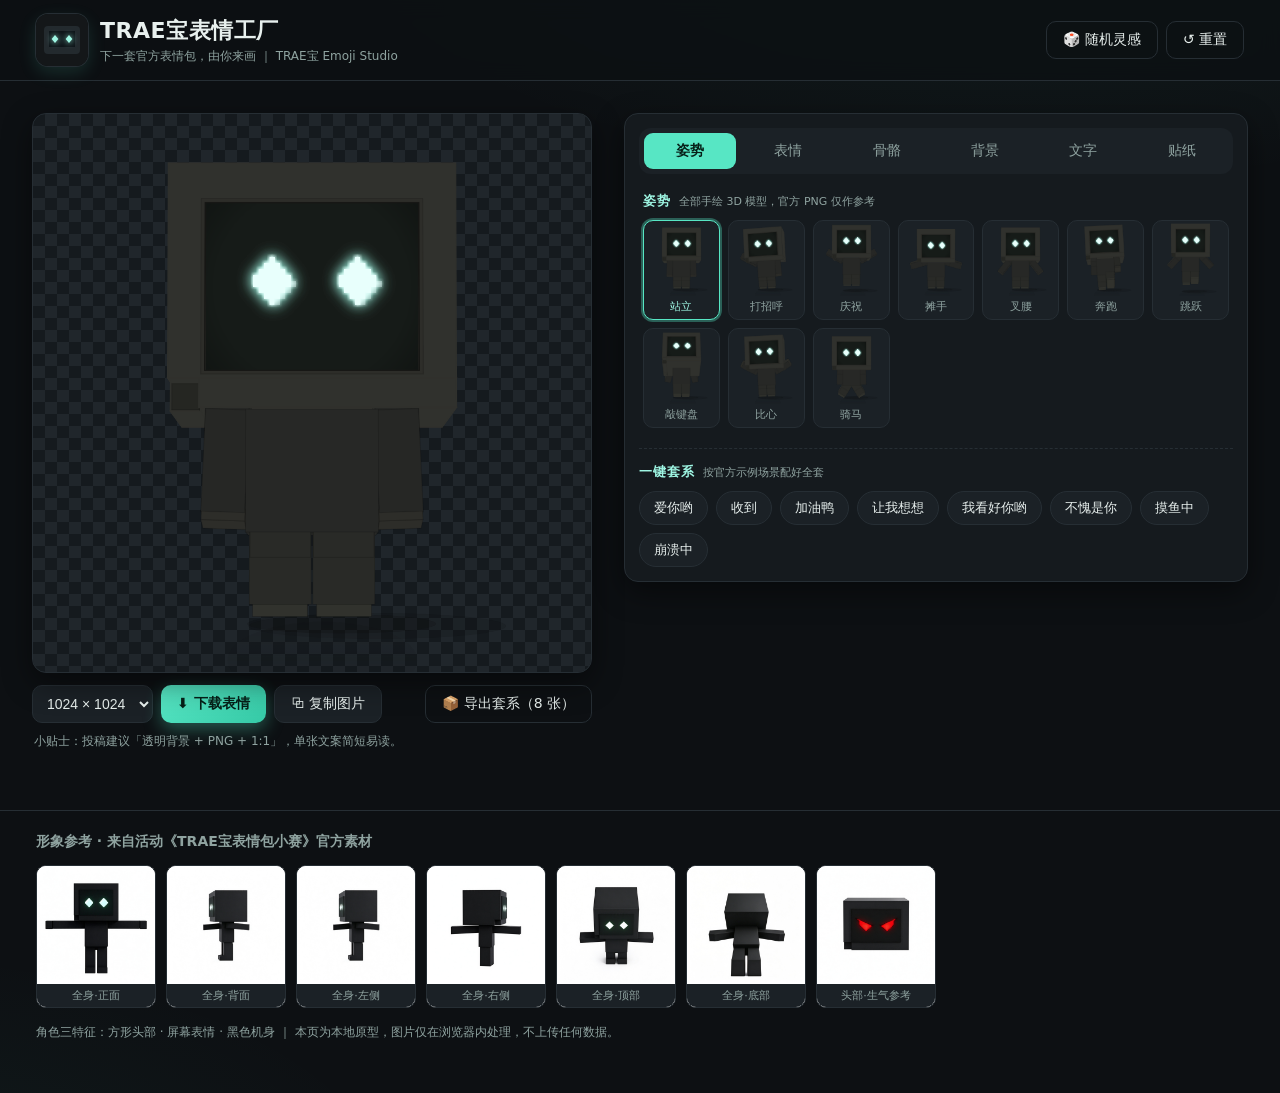
==== 04-表情生成器-emoji-generator/index.html @ e0ef677c "feat: TRAE宝表情工厂 v1.0.0 完整发布 - 3D 手绘角色引擎：长方体头部 + 角部缺角、凸出式屏幕、透视表情贴图、光照拟合 - 10 款程序化姿势 + 13 关节滑杆 + 画布拖拽转" ====
<!DOCTYPE html>
<html lang="zh-CN">
<head>
<meta charset="UTF-8">
<meta name="viewport" content="width=device-width, initial-scale=1.0, viewport-fit=cover">
<title>TRAE宝表情工厂 · 下一套官方表情包，由你来画</title>
<meta name="description" content="基于 TRAE宝 官方形象的定制表情生成器：调表情、换动作、配背景、加文字，一键导出 1:1 表情图。">
<link rel="icon" href="data:image/svg+xml,%3Csvg xmlns='http://www.w3.org/2000/svg' viewBox='0 0 32 32'%3E%3Crect width='32' height='32' rx='6' fill='%23141719'/%3E%3Crect x='6' y='8' width='20' height='14' rx='2' fill='%23232a2e'/%3E%3Crect x='9' y='11' width='14' height='8' fill='%230e1418'/%3E%3Cpath d='M12 13l3 3-3 3-3-3z' fill='%239ff7e4'/%3E%3Cpath d='M20 13l3 3-3 3-3-3z' fill='%239ff7e4'/%3E%3C/svg%3E">
<link rel="stylesheet" href="css/style.css">
</head>
<body>
<header class="site-header">
  <div class="brand">
    <canvas id="logoCanvas" width="52" height="52" aria-hidden="true"></canvas>
    <div class="brand-text">
      <h1>TRAE宝表情工厂</h1>
      <p>下一套官方表情包，由你来画 ｜ TRAE宝 Emoji Studio</p>
    </div>
  </div>
  <nav class="header-actions">
    <button id="btnRandom" class="btn ghost" type="button">🎲 随机灵感</button>
    <button id="btnReset" class="btn ghost" type="button">↺ 重置</button>
  </nav>
</header>

<main class="studio">
  <!-- 左：预览区 -->
  <section class="preview-panel" aria-label="预览">
    <div class="canvas-holder">
      <canvas id="stage" width="1024" height="1024"></canvas>
      <div id="bgChecker" class="checker" aria-hidden="true"></div>
    </div>
    <div class="preview-toolbar">
      <div class="export-group">
        <select id="exportSize" aria-label="导出尺寸">
          <option value="1024" selected>1024 × 1024</option>
          <option value="720">720 × 720</option>
          <option value="480">480 × 480</option>
        </select>
        <button id="btnDownload" class="btn primary" type="button">⬇ 下载表情</button>
        <button id="btnCopy" class="btn" type="button">⧉ 复制图片</button>
      </div>
      <button id="btnBatch" class="btn ghost" type="button">📦 导出套系（8 张）</button>
    </div>
    <p class="preview-hint">小贴士：投稿建议「透明背景 + PNG + 1:1」，单张文案简短易读。</p>
  </section>

  <!-- 右：控制区 -->
  <section class="controls-panel" aria-label="定制选项">
    <div class="tabs" role="tablist">
      <button class="tab active" data-tab="pose" role="tab" type="button">姿势</button>
      <button class="tab" data-tab="face" role="tab" type="button">表情</button>
      <button class="tab" data-tab="rig" role="tab" type="button">骨骼</button>
      <button class="tab" data-tab="bg" role="tab" type="button">背景</button>
      <button class="tab" data-tab="text" role="tab" type="button">文字</button>
      <button class="tab" data-tab="sticker" role="tab" type="button">贴纸</button>
    </div>

    <div class="tab-body" id="tab-pose">
      <h3 class="group-title">姿势 <small>全部手绘 3D 模型，官方 PNG 仅作参考</small></h3>
      <div class="option-grid" id="poseProc"></div>
    </div>

    <div class="tab-body hidden" id="tab-face">
      <h3 class="group-title">屏幕表情 <small>24 款内置像素表情，也可以自己画</small></h3>
      <div class="option-grid" id="faceGrid"></div>
    </div>

    <div class="tab-body hidden" id="tab-rig">
      <h3 class="group-title">骨骼摆动 <small>实时驱动 3D 手绘模型（官方渲染姿势不适用）</small></h3>
      <p class="rig-tip">💡 也可以直接在预览画布上<b>按住拖动</b>来转动身体；滑杆微调每个关节。</p>
      <div class="rig-grid" id="rigSliders"></div>
      <button id="btnRigZero" class="btn ghost rig-zero" type="button">↺ 关节归零</button>
    </div>

    <div class="tab-body hidden" id="tab-bg">
      <h3 class="group-title">背景样式 <small>透明底可直接当表情包</small></h3>
      <div class="option-grid" id="bgGrid"></div>
    </div>

    <div class="tab-body hidden" id="tab-text">
      <h3 class="group-title">文案</h3>
      <div class="field">
        <input id="textInput" type="text" maxlength="12" placeholder="输入文案，如：收到！" autocomplete="off">
      </div>
      <div class="chips" id="textPresets"></div>
      <h3 class="group-title">位置</h3>
      <div class="segment" id="textPos">
        <button data-v="none" type="button">无</button>
        <button data-v="top" type="button">上方</button>
        <button data-v="bottom" class="active" type="button">下方</button>
      </div>
      <h3 class="group-title">样式</h3>
      <div class="segment" id="textStyle">
        <button data-v="meme" class="active" type="button">白字黑边</button>
        <button data-v="neon" type="button">荧光发光</button>
        <button data-v="bubble" type="button">气泡框</button>
      </div>
      <h3 class="group-title">颜色</h3>
      <div class="swatches" id="textColor">
        <button data-v="#ffffff" class="active" type="button" style="--c:#ffffff" aria-label="白"></button>
        <button data-v="#1a1d20" type="button" style="--c:#1a1d20" aria-label="黑"></button>
        <button data-v="#7fffe0" type="button" style="--c:#7fffe0" aria-label="青"></button>
        <button data-v="#ffd75e" type="button" style="--c:#ffd75e" aria-label="黄"></button>
        <button data-v="#ff9bd3" type="button" style="--c:#ff9bd3" aria-label="粉"></button>
      </div>
      <h3 class="group-title">大小</h3>
      <input id="textSize" type="range" min="0.7" max="1.35" step="0.05" value="1">
    </div>

    <div class="tab-body hidden" id="tab-sticker">
      <h3 class="group-title">氛围贴纸 <small>可与表情自带特效叠加</small></h3>
      <div class="option-grid" id="stickerGrid"></div>
    </div>

    <h3 class="group-title preset-title">一键套系 <small>按官方示例场景配好全套</small></h3>
    <div class="chips" id="presetChips"></div>
  </section>
</main>

<footer class="site-footer">
  <h3>形象参考 · 来自活动《TRAE宝表情包小赛》官方素材</h3>
  <div class="gallery" id="gallery"></div>
  <p class="foot-note">角色三特征：方形头部 · 屏幕表情 · 黑色机身 ｜ 本页为本地原型，图片仅在浏览器内处理，不上传任何数据。</p>
</footer>

<div id="faceEditor" class="modal hidden" role="dialog" aria-modal="true" aria-labelledby="feTitle">
  <div class="modal-card">
    <header class="modal-head">
      <h2 id="feTitle">画一个新表情</h2>
      <button id="feClose" class="btn ghost modal-close" type="button" aria-label="关闭">✕</button>
    </header>
    <div class="editor-grid">
      <div class="editor-main">
        <canvas id="feCanvas" width="560" height="392" aria-label="40 × 28 像素画板"></canvas>
        <div class="fe-bar" id="feTools">
          <button type="button" class="fe-tool active" data-tool="pen">✏️ 画笔</button>
          <button type="button" class="fe-tool" data-tool="eraser">◻ 橡皮</button>
          <button type="button" class="fe-tool" data-tool="fill">🪣 填充</button>
          <span class="fe-sizes" id="feSize">
            <button type="button" class="fe-size active" data-s="1">1px</button>
            <button type="button" class="fe-size" data-s="2">2px</button>
            <button type="button" class="fe-size" data-s="3">3px</button>
          </span>
          <label class="fe-check"><input type="checkbox" id="feMirror"> 左右对称</label>
        </div>
        <div class="fe-bar">
          <div class="fe-colors" id="feColors"></div>
        </div>
        <div class="fe-bar">
          <button id="feUndo" class="btn ghost" type="button">↶ 撤销</button>
          <button id="feClear" class="btn ghost" type="button">清空</button>
          <button id="feTpl" class="btn ghost" type="button">套用「平常心」底稿</button>
        </div>
      </div>
      <aside class="editor-side">
        <canvas id="fePreview" width="240" height="150" aria-label="表情实时预览"></canvas>
        <label class="fe-field">名称
          <input id="feName" maxlength="8" placeholder="我的表情" autocomplete="off">
        </label>
        <label class="fe-field">发光色
          <select id="feGlow"></select>
        </label>
        <button id="feSave" class="btn primary" type="button">保存并使用</button>
        <button id="feDelete" class="btn ghost hidden" type="button">删除这个表情</button>
        <p class="fe-tip">画板 40 × 28 就是屏幕的真实像素；保存后存在本机浏览器，刷新/重开页面都还在。</p>
      </aside>
    </div>
  </div>
</div>

<div id="toast" class="toast" role="status"></div>

<script src="js/assets.js?v=12"></script>
<script src="js/app.js?v=12"></script>
</body>
</html>
---- 04-表情生成器-emoji-generator/css/style.css ----
/* TRAE宝表情工厂 — 视觉风格对齐活动素材：黑机身 + 屏幕脸 + 荧光青 */
:root {
  --bg: #0d1013;
  --panel: #151a1e;
  --panel-2: #1b2126;
  --line: #262e34;
  --text: #e8f0ee;
  --muted: #8fa3a0;
  --accent: #57e6c4;
  --accent-2: #9ff7e4;
  --accent-dim: #1f4a3f;
  --danger: #ff5a4e;
  --radius: 14px;
  --shadow: 0 10px 30px rgba(0, 0, 0, .45);
}
* { box-sizing: border-box; }
html, body { margin: 0; padding: 0; }
body {
  background:
    radial-gradient(1200px 500px at 80% -10%, rgba(87, 230, 196, .07), transparent 60%),
    radial-gradient(900px 420px at -10% 110%, rgba(87, 230, 196, .05), transparent 60%),
    var(--bg);
  color: var(--text);
  font-family: "PingFang SC", "Microsoft YaHei", "Segoe UI", system-ui, sans-serif;
  min-height: 100vh;
}
button { font-family: inherit; }

/* ---------- 头部 ---------- */
.site-header {
  display: flex; align-items: center; justify-content: space-between;
  gap: 12px; padding: 14px clamp(14px, 3vw, 36px);
  border-bottom: 1px solid var(--line);
  position: sticky; top: 0; z-index: 50;
  background: rgba(13, 16, 19, .82); backdrop-filter: blur(10px);
}
.brand { display: flex; align-items: center; gap: 12px; min-width: 0; }
.brand canvas { border-radius: 12px; box-shadow: 0 0 0 1px var(--line), 0 6px 18px rgba(87,230,196,.15); }
.brand-text h1 { margin: 0; font-size: clamp(17px, 2.4vw, 22px); letter-spacing: .5px; }
.brand-text p { margin: 2px 0 0; font-size: 12px; color: var(--muted); }
.header-actions { display: flex; gap: 8px; flex-shrink: 0; }

/* ---------- 按钮 ---------- */
.btn {
  background: var(--panel-2); color: var(--text);
  border: 1px solid var(--line); border-radius: 10px;
  padding: 9px 16px; font-size: 14px; cursor: pointer;
  transition: all .15s ease;
}
.btn:hover { border-color: var(--accent); color: var(--accent-2); }
.btn.primary {
  background: linear-gradient(135deg, var(--accent), #35c9a6);
  color: #062018; font-weight: 700; border: none;
  box-shadow: 0 6px 18px rgba(87, 230, 196, .35);
}
.btn.primary:hover { filter: brightness(1.08); color: #062018; }
.btn.ghost { background: transparent; }

/* ---------- 主布局 ---------- */
.studio {
  display: grid; grid-template-columns: minmax(340px, 560px) minmax(380px, 1fr);
  gap: clamp(14px, 2.5vw, 32px);
  padding: clamp(14px, 2.5vw, 32px);
  max-width: 1440px; margin: 0 auto;
  align-items: start;
}
.preview-panel { position: sticky; top: 86px; }
.canvas-holder {
  position: relative; width: 100%; aspect-ratio: 1;
  border-radius: var(--radius); overflow: hidden;
  border: 1px solid var(--line); background: var(--panel);
  box-shadow: var(--shadow);
}
.checker {
  position: absolute; inset: 0; z-index: 0;
  background-image:
    linear-gradient(45deg, #20262b 25%, transparent 25%, transparent 75%, #20262b 75%),
    linear-gradient(45deg, #20262b 25%, transparent 25%, transparent 75%, #20262b 75%);
  background-size: 24px 24px; background-position: 0 0, 12px 12px;
  opacity: 0; transition: opacity .2s;
}
.checker.show { opacity: 1; }
#stage { position: relative; z-index: 1; width: 100%; height: 100%; display: block; touch-action: none; cursor: grab; }
#stage:active { cursor: grabbing; }

.preview-toolbar { display: flex; flex-wrap: wrap; gap: 8px; margin-top: 12px; align-items: center; }
.export-group { display: flex; gap: 8px; flex-wrap: wrap; flex: 1; }
.export-group select {
  background: var(--panel-2); color: var(--text);
  border: 1px solid var(--line); border-radius: 10px; padding: 9px 10px; font-size: 14px;
}
.preview-hint { color: var(--muted); font-size: 12px; margin: 10px 2px 0; }

/* ---------- 控制面板 ---------- */
.controls-panel {
  background: var(--panel); border: 1px solid var(--line);
  border-radius: var(--radius); padding: 14px;
  box-shadow: var(--shadow); min-width: 0;
}
.tabs { display: flex; gap: 6px; background: var(--panel-2); padding: 5px; border-radius: 12px; }
.tab {
  flex: 1; border: none; background: transparent; color: var(--muted);
  padding: 9px 4px; font-size: 14px; border-radius: 9px; cursor: pointer; transition: all .15s;
}
.tab:hover { color: var(--text); }
.tab.active { background: var(--accent); color: #062018; font-weight: 700; }
.tab-body { padding: 14px 4px 4px; }
.tab-body.hidden { display: none; }

.group-title {
  margin: 16px 0 10px; font-size: 13px; color: var(--accent-2);
  letter-spacing: 1px; display: flex; align-items: baseline; gap: 8px;
}
.group-title:first-child { margin-top: 4px; }
.group-title small { color: var(--muted); font-size: 11px; font-weight: 400; letter-spacing: 0; }
.preset-title { border-top: 1px dashed var(--line); padding-top: 14px; }

.option-grid {
  display: grid; grid-template-columns: repeat(auto-fill, minmax(76px, 1fr)); gap: 8px;
}
.opt {
  position: relative; border: 1px solid var(--line); border-radius: 10px;
  background: var(--panel-2); cursor: pointer; padding: 0; overflow: hidden;
  transition: all .12s ease; display: flex; flex-direction: column; align-items: center;
}
.opt:hover { border-color: var(--accent); transform: translateY(-1px); }
.opt.active { border-color: var(--accent); box-shadow: 0 0 0 2px rgba(87, 230, 196, .35); }
.opt canvas, .opt img { width: 100%; aspect-ratio: 1; display: block; }
.opt .opt-label {
  font-size: 11px; color: var(--muted); padding: 4px 2px 6px; line-height: 1.2;
  text-align: center; width: 100%;
  white-space: nowrap; overflow: hidden; text-overflow: ellipsis;
}
.opt.active .opt-label { color: var(--accent-2); }

/* 文字 / 通用控件 */
.field input {
  width: 100%; background: var(--panel-2); border: 1px solid var(--line);
  color: var(--text); border-radius: 10px; padding: 11px 12px; font-size: 15px; outline: none;
}
.field input:focus { border-color: var(--accent); }
.chips { display: flex; flex-wrap: wrap; gap: 8px; }
.chip {
  background: var(--panel-2); border: 1px solid var(--line); color: var(--text);
  border-radius: 999px; padding: 7px 14px; font-size: 13px; cursor: pointer; transition: all .12s;
}
.chip:hover { border-color: var(--accent); color: var(--accent-2); }
.segment { display: flex; gap: 6px; background: var(--panel-2); padding: 4px; border-radius: 10px; width: fit-content; max-width: 100%; flex-wrap: wrap; }
.segment button {
  border: none; background: transparent; color: var(--muted);
  padding: 7px 14px; font-size: 13px; border-radius: 7px; cursor: pointer;
}
.segment button.active { background: var(--accent); color: #062018; font-weight: 700; }
.swatches { display: flex; gap: 10px; }
.swatches button {
  width: 34px; height: 34px; border-radius: 50%; cursor: pointer;
  background: var(--c); border: 2px solid var(--line); transition: all .12s;
}
.swatches button.active { border-color: var(--accent); box-shadow: 0 0 0 3px rgba(87, 230, 196, .35); }
input[type="range"] { width: 100%; accent-color: var(--accent); }

/* 骨骼滑杆 */
.rig-tip { color: var(--muted); font-size: 12.5px; margin: 4px 0 12px; line-height: 1.6; }
.rig-tip b { color: var(--accent-2); }
.rig-grid { display: grid; grid-template-columns: 1fr 1fr; gap: 10px 18px; }
.rig-item label {
  display: flex; justify-content: space-between;
  font-size: 12px; color: var(--muted); margin-bottom: 3px;
}
.rig-item label b { color: var(--accent-2); font-weight: 600; font-variant-numeric: tabular-nums; }
.rig-zero { margin-top: 14px; }
@media (max-width: 560px) { .rig-grid { grid-template-columns: 1fr; } }

/* ---------- 底部 ---------- */
.site-footer {
  border-top: 1px solid var(--line); margin-top: 28px;
  padding: 22px clamp(14px, 3vw, 36px) 40px;
}
.site-footer h3 { margin: 0 0 14px; font-size: 14px; color: var(--muted); font-weight: 600; }
.gallery { display: flex; gap: 10px; flex-wrap: wrap; }
.gallery .g {
  width: clamp(84px, 10vw, 120px); border-radius: 10px; overflow: hidden;
  border: 1px solid var(--line); background: #fff;
}
.gallery img { width: 100%; display: block; }
.gallery .g figcaption {
  font-size: 11px; color: var(--muted); text-align: center; padding: 4px; background: var(--panel-2);
}
.foot-note { color: var(--muted); font-size: 12px; margin-top: 16px; }

/* ---------- 自定义表情：图标上的编辑角标 / 「自己画」入口 ---------- */
.hidden { display: none !important; }
.opt-custom .opt-edit {
  position: absolute; top: 3px; right: 3px; width: 20px; height: 20px;
  display: flex; align-items: center; justify-content: center;
  border-radius: 6px; background: rgba(6, 20, 16, .82); color: var(--accent-2);
  font-size: 12px; line-height: 1; opacity: 0; transition: opacity .12s;
  box-shadow: 0 0 0 1px rgba(87, 230, 196, .35);
}
.opt-custom:hover .opt-edit, .opt-custom.active .opt-edit { opacity: 1; }
@media (hover: none) { .opt-custom .opt-edit { opacity: .85; } }
.opt-add { border-style: dashed; }
.opt-add:hover { background: rgba(87, 230, 196, .07); }

/* ---------- 像素表情画板（模态） ---------- */
.modal {
  position: fixed; inset: 0; z-index: 200;
  display: flex; align-items: center; justify-content: center;
  padding: clamp(10px, 2.4vw, 28px);
  background: rgba(4, 8, 10, .72); backdrop-filter: blur(6px);
}
.modal-card {
  width: min(1020px, 100%); max-height: 92vh; overflow: auto;
  background: var(--panel); border: 1px solid var(--line);
  border-radius: var(--radius); box-shadow: var(--shadow);
}
.modal-head {
  display: flex; align-items: center; justify-content: space-between; gap: 12px;
  padding: 14px 16px; border-bottom: 1px solid var(--line);
  position: sticky; top: 0; background: var(--panel); z-index: 1;
}
.modal-head h2 { margin: 0; font-size: 16px; letter-spacing: .5px; }
.modal-close { padding: 6px 11px; }

.editor-grid {
  display: grid; grid-template-columns: minmax(320px, 1fr) 268px;
  gap: 16px; padding: 16px;
}
.editor-main { min-width: 0; }
#feCanvas {
  width: 100%; height: auto; display: block;
  border-radius: 10px; border: 1px solid var(--line);
  image-rendering: pixelated; cursor: crosshair; touch-action: none;
  background: #0a1114;
}
.fe-bar { display: flex; flex-wrap: wrap; align-items: center; gap: 8px; margin-top: 10px; }
.fe-bar .btn { padding: 7px 12px; font-size: 13px; }
.fe-tool, .fe-size {
  background: var(--panel-2); color: var(--muted); border: 1px solid var(--line);
  border-radius: 9px; padding: 7px 11px; font-size: 13px; cursor: pointer; transition: all .12s;
}
.fe-tool:hover, .fe-size:hover { border-color: var(--accent); color: var(--accent-2); }
.fe-tool.active, .fe-size.active { background: var(--accent); color: #062018; border-color: var(--accent); font-weight: 700; }
.fe-sizes { display: flex; gap: 6px; }
.fe-sizes .fe-size { padding: 6px 9px; font-size: 12px; }
.fe-check { display: flex; align-items: center; gap: 6px; font-size: 13px; color: var(--muted); cursor: pointer; }
.fe-check input { accent-color: var(--accent); }
.fe-colors { display: flex; flex-wrap: wrap; gap: 8px; }
.fe-sw {
  width: 30px; height: 30px; border-radius: 50%; cursor: pointer;
  background: var(--c); border: 2px solid var(--line); transition: all .12s; padding: 0;
}
.fe-sw:hover { transform: translateY(-1px); }
.fe-sw.active { border-color: var(--accent); box-shadow: 0 0 0 3px rgba(87, 230, 196, .35); }

.editor-side { display: flex; flex-direction: column; gap: 10px; min-width: 0; }
#fePreview {
  width: 100%; height: auto; display: block;
  border-radius: 10px; border: 1px solid var(--line); background: #0c1417;
}
.fe-field { display: flex; flex-direction: column; gap: 5px; font-size: 12px; color: var(--muted); }
.fe-field input, .fe-field select {
  width: 100%; background: var(--panel-2); border: 1px solid var(--line);
  color: var(--text); border-radius: 9px; padding: 9px 11px; font-size: 14px; outline: none;
}
.fe-field input:focus, .fe-field select:focus { border-color: var(--accent); }
.fe-tip { color: var(--muted); font-size: 11.5px; line-height: 1.6; margin: 2px 0 0; }

@media (max-width: 860px) {
  .editor-grid { grid-template-columns: 1fr; }
  .editor-side { flex-direction: row; flex-wrap: wrap; align-items: flex-end; }
  .editor-side #fePreview { width: 150px; }
  .editor-side .fe-field { flex: 1; min-width: 110px; }
  .editor-side .btn { flex: 1; }
  .fe-tip { flex-basis: 100%; }
}

/* ---------- Toast ---------- */
.toast {
  position: fixed; left: 50%; bottom: 30px; transform: translateX(-50%) translateY(20px);
  background: #0c2b23; color: var(--accent-2); border: 1px solid var(--accent);
  padding: 10px 20px; border-radius: 999px; font-size: 14px;
  opacity: 0; pointer-events: none; transition: all .25s; z-index: 99;
  box-shadow: 0 8px 30px rgba(0, 0, 0, .5);
}
.toast.show { opacity: 1; transform: translateX(-50%) translateY(0); }

/* ---------- 响应式 ---------- */
@media (max-width: 920px) {
  .studio { grid-template-columns: 1fr; }
  .preview-panel { position: sticky; top: 64px; z-index: 40; background: rgba(13,16,19,.9); backdrop-filter: blur(8px); margin: 0 -6px; padding: 6px; border-radius: var(--radius); }
  .canvas-holder { box-shadow: 0 6px 18px rgba(0,0,0,.5); }
  .preview-hint { display: none; }
  .preview-toolbar { margin-top: 6px; }
  .btn { padding: 8px 12px; font-size: 13px; }
  .brand-text p { display: none; }
  .option-grid { grid-template-columns: repeat(auto-fill, minmax(66px, 1fr)); }
}
@media (max-width: 520px) {
  .site-header { padding: 10px 12px; }
  .brand-text h1 { font-size: 16px; white-space: nowrap; }
  .header-actions .btn { padding: 7px 9px; font-size: 12px; }
  .export-group select { display: none; }
  .preview-toolbar { gap: 6px; }
  .preview-toolbar .btn { flex: 1; padding: 8px 8px; font-size: 12.5px; white-space: nowrap; }
}
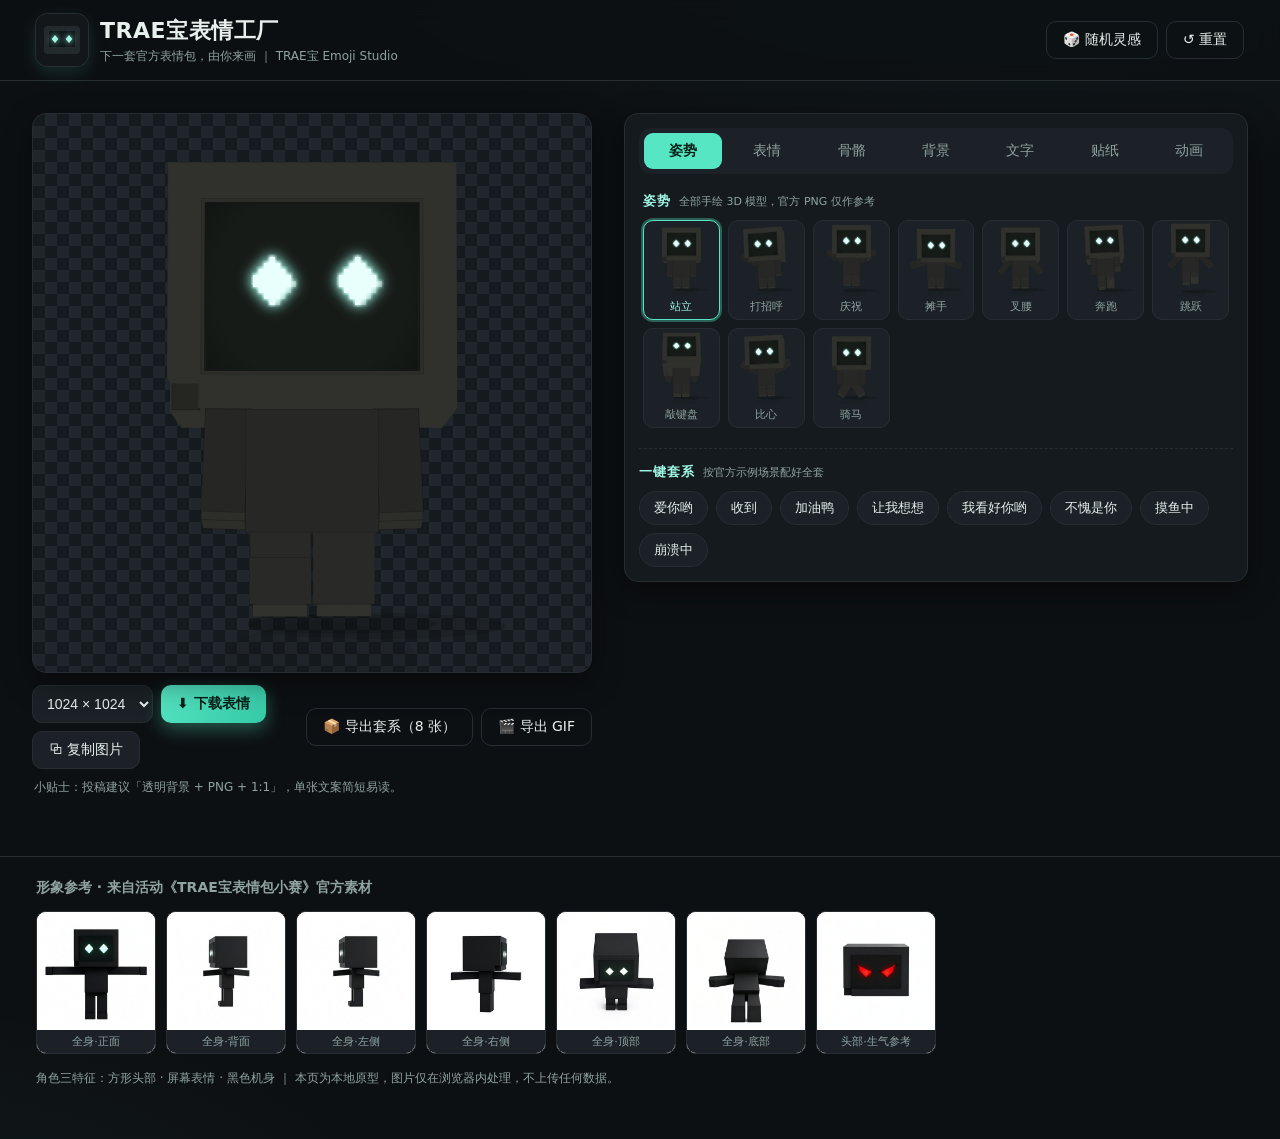
==== commit 6e6bd4d4: "feat: v1.4.0 循环动画 + GIF 动图导出（自研零依赖编码器） - 新增「动画」页：呼吸起伏、左右摇摆（绕身体中轴原地转身，中心点不动）、   四肢走路式交叉摆动（左臂↔右腿同相）、眨眼" ====
--- a/04-表情生成器-emoji-generator/index.html
+++ b/04-表情生成器-emoji-generator/index.html
@@ -41,6 +41,7 @@
         <button id="btnCopy" class="btn" type="button">⧉ 复制图片</button>
       </div>
       <button id="btnBatch" class="btn ghost" type="button">📦 导出套系（8 张）</button>
+      <button id="btnGif" class="btn ghost" type="button">🎬 导出 GIF</button>
     </div>
     <p class="preview-hint">小贴士：投稿建议「透明背景 + PNG + 1:1」，单张文案简短易读。</p>
   </section>
@@ -54,6 +55,7 @@
       <button class="tab" data-tab="bg" role="tab" type="button">背景</button>
       <button class="tab" data-tab="text" role="tab" type="button">文字</button>
       <button class="tab" data-tab="sticker" role="tab" type="button">贴纸</button>
+      <button class="tab" data-tab="anim" role="tab" type="button">动画</button>
     </div>
 
     <div class="tab-body" id="tab-pose">
@@ -68,7 +70,8 @@
 
     <div class="tab-body hidden" id="tab-rig">
       <h3 class="group-title">骨骼摆动 <small>实时驱动 3D 手绘模型（官方渲染姿势不适用）</small></h3>
-      <p class="rig-tip">💡 也可以直接在预览画布上<b>按住拖动</b>来转动身体；滑杆微调每个关节。</p>
+      <p class="rig-tip">💡 直接在预览画布上<b>拖动身体</b>可整体转身；<b>拖动手 / 脚 / 头</b>会按 IK 反解关节，
+        滑杆数值自动同步回填——滑杆与拖拽可任意混用。</p>
       <div class="rig-grid" id="rigSliders"></div>
       <button id="btnRigZero" class="btn ghost rig-zero" type="button">↺ 关节归零</button>
     </div>
@@ -76,6 +79,35 @@
     <div class="tab-body hidden" id="tab-bg">
       <h3 class="group-title">背景样式 <small>透明底可直接当表情包</small></h3>
       <div class="option-grid" id="bgGrid"></div>
+
+      <h3 class="group-title">自定义背景 <small>上传本地图片，只在浏览器内处理</small></h3>
+      <div class="bg-custom-panel">
+        <div class="bg-custom-head">
+          <button id="bgPick" class="btn" type="button">🖼 选择图片</button>
+          <button id="bgClear" class="btn ghost hidden" type="button">移除</button>
+          <span id="bgName" class="bg-name">未选择图片</span>
+        </div>
+        <input id="bgFile" type="file" accept="image/*" hidden>
+        <div id="bgAdjust" class="hidden">
+          <h3 class="group-title">显示方式</h3>
+          <div class="segment" id="bgFit">
+            <button data-v="cover" class="active" type="button">填充</button>
+            <button data-v="contain" type="button">适应</button>
+            <button data-v="tile" type="button">平铺</button>
+          </div>
+          <div class="rig-grid bg-offset-grid">
+            <div class="rig-item">
+              <label><span>水平位置</span><b id="bgOffXVal">0%</b></label>
+              <input id="bgOffX" type="range" min="-30" max="30" step="1" value="0">
+            </div>
+            <div class="rig-item">
+              <label><span>垂直位置</span><b id="bgOffYVal">0%</b></label>
+              <input id="bgOffY" type="range" min="-30" max="30" step="1" value="0">
+            </div>
+          </div>
+        </div>
+        <p class="fe-tip">图片仅在浏览器本地读取，不会上传；最长边自动压到 1024，并保存在本机浏览器。平铺模式按原图尺寸重复。</p>
+      </div>
     </div>
 
     <div class="tab-body hidden" id="tab-text">
@@ -109,8 +141,80 @@
     </div>
 
     <div class="tab-body hidden" id="tab-sticker">
-      <h3 class="group-title">氛围贴纸 <small>可与表情自带特效叠加</small></h3>
+      <h3 class="group-title">氛围贴纸 <small>点一次加一张，可重复添加</small></h3>
       <div class="option-grid" id="stickerGrid"></div>
+      <input id="stickerFile" type="file" accept="image/*" hidden>
+
+      <h3 class="group-title">画布贴纸 <small>直接在预览画布拖动即可移动</small></h3>
+      <div class="sticker-list" id="stickerList"></div>
+      <div id="stickerCtl" class="sticker-ctl hidden">
+        <div class="sticker-ctl-head">
+          <span id="stickerSelName">贴纸</span>
+          <button id="stickerDeselect" class="btn ghost sticker-mini" type="button">取消选择</button>
+        </div>
+        <div class="rig-grid">
+          <div class="rig-item">
+            <label><span>水平位置</span><b id="stXVal">50%</b></label>
+            <input id="stX" type="range" min="0" max="100" step="1" value="50">
+          </div>
+          <div class="rig-item">
+            <label><span>垂直位置</span><b id="stYVal">50%</b></label>
+            <input id="stY" type="range" min="0" max="100" step="1" value="50">
+          </div>
+          <div class="rig-item">
+            <label><span>大小</span><b id="stScaleVal">1.00×</b></label>
+            <input id="stScale" type="range" min="0.25" max="3" step="0.05" value="1">
+          </div>
+          <div class="rig-item">
+            <label><span>旋转</span><b id="stRotVal">0°</b></label>
+            <input id="stRot" type="range" min="-180" max="180" step="1" value="0">
+          </div>
+        </div>
+        <div class="sticker-layer">
+          <button data-v="down" class="btn ghost sticker-mini" type="button">⬇ 下移一层</button>
+          <button data-v="up" class="btn ghost sticker-mini" type="button">⬆ 上移一层</button>
+          <button data-v="bottom" class="btn ghost sticker-mini" type="button">置底</button>
+          <button data-v="top" class="btn ghost sticker-mini" type="button">置顶</button>
+        </div>
+        <div class="sticker-ops">
+          <button id="stickerDelete" class="btn ghost sticker-mini" type="button">删除这张</button>
+          <button id="stickerClear" class="btn ghost sticker-mini" type="button">清空全部</button>
+        </div>
+        <p class="fe-tip">图层顺序：列表从左到右 = 由底到顶；导出按同一顺序绘制，选中框不会出现在导出图里。</p>
+      </div>
+    </div>
+
+    <div class="tab-body hidden" id="tab-anim">
+      <h3 class="group-title">循环动画 <small>预览与 GIF 导出共用同一套动画</small></h3>
+      <div class="anim-head">
+        <button id="animPlay" class="btn" type="button">⏸ 暂停预览</button>
+        <span id="animStatus" class="anim-status">循环播放中</span>
+      </div>
+      <div class="rig-grid">
+        <div class="rig-item">
+          <label><span>呼吸起伏</span><b id="animBreathVal">6</b></label>
+          <input id="animBreath" type="range" min="0" max="16" step="1" value="6">
+        </div>
+        <div class="rig-item">
+          <label><span>左右摇摆（原地转身）</span><b id="animSwayVal">3°</b></label>
+          <input id="animSway" type="range" min="0" max="12" step="1" value="3">
+        </div>
+        <div class="rig-item">
+          <label><span>四肢摆动（走路式）</span><b id="animWalkVal">10°</b></label>
+          <input id="animWalk" type="range" min="0" max="20" step="1" value="10">
+        </div>
+        <div class="rig-item">
+          <label><span>循环周期</span><b id="animPeriodVal">1.6s</b></label>
+          <input id="animPeriod" type="range" min="0.8" max="3.2" step="0.2" value="1.6">
+        </div>
+      </div>
+
+      <h3 class="group-title">眨眼 / 表情闪现 <small>每个周期末短促闪一下第二表情，像眨眼一样自然</small></h3>
+      <label class="fe-check anim-switch"><input type="checkbox" id="animSwitch"> 启用眨眼闪现</label>
+      <div class="field">
+        <select id="animFace2" aria-label="第二表情"></select>
+      </div>
+      <p class="fe-tip">导出 GIF：16 帧无限循环，帧率按周期自动换算；建议选 480 尺寸，文件更小、聊天里更流畅。PNG 导出的始终是静态姿势，不受动画影响。</p>
     </div>
 
     <h3 class="group-title preset-title">一键套系 <small>按官方示例场景配好全套</small></h3>
@@ -169,9 +273,50 @@
   </div>
 </div>
 
+<div id="stickerEditor" class="modal hidden" role="dialog" aria-modal="true" aria-labelledby="seTitle">
+  <div class="modal-card">
+    <header class="modal-head">
+      <h2 id="seTitle">画一张贴纸</h2>
+      <button id="seClose" class="btn ghost modal-close" type="button" aria-label="关闭">✕</button>
+    </header>
+    <div class="editor-grid">
+      <div class="editor-main">
+        <canvas id="seCanvas" width="480" height="480" aria-label="32 × 32 贴纸画板"></canvas>
+        <div class="fe-bar" id="seTools">
+          <button type="button" class="fe-tool active" data-tool="pen">✏️ 画笔</button>
+          <button type="button" class="fe-tool" data-tool="eraser">◻ 橡皮</button>
+          <button type="button" class="fe-tool" data-tool="fill">🪣 填充</button>
+          <span class="fe-sizes" id="seSize">
+            <button type="button" class="fe-size active" data-s="1">1px</button>
+            <button type="button" class="fe-size" data-s="2">2px</button>
+            <button type="button" class="fe-size" data-s="3">3px</button>
+          </span>
+          <label class="fe-check"><input type="checkbox" id="seMirror"> 左右对称</label>
+        </div>
+        <div class="fe-bar">
+          <div class="fe-colors" id="seColors"></div>
+        </div>
+        <div class="fe-bar">
+          <button id="seUndo" class="btn ghost" type="button">↶ 撤销</button>
+          <button id="seClear" class="btn ghost" type="button">清空</button>
+        </div>
+      </div>
+      <aside class="editor-side">
+        <canvas id="sePreview" width="240" height="240" aria-label="贴纸实时预览"></canvas>
+        <label class="fe-field">名称
+          <input id="seName" maxlength="8" placeholder="我的贴纸" autocomplete="off">
+        </label>
+        <button id="seSave" class="btn primary" type="button">保存并放到画布</button>
+        <p class="fe-tip">画板 32 × 32，透明底；保存后加入画布，可用拖动 / 滑杆调整位置、大小与旋转。刷新后贴纸仍在。</p>
+      </aside>
+    </div>
+  </div>
+</div>
+
 <div id="toast" class="toast" role="status"></div>
 
 <script src="js/assets.js?v=12"></script>
-<script src="js/app.js?v=12"></script>
+<script src="js/gif-encoder.js?v=1"></script>
+<script src="js/app.js?v=19"></script>
 </body>
 </html>
--- a/04-表情生成器-emoji-generator/css/style.css
+++ b/04-表情生成器-emoji-generator/css/style.css
@@ -139,6 +139,12 @@
   color: var(--text); border-radius: 10px; padding: 11px 12px; font-size: 15px; outline: none;
 }
 .field input:focus { border-color: var(--accent); }
+.field select {
+  width: 100%; background: var(--panel-2); border: 1px solid var(--line);
+  color: var(--text); border-radius: 10px; padding: 11px 12px; font-size: 15px; outline: none;
+  cursor: pointer;
+}
+.field select:focus { border-color: var(--accent); }
 .chips { display: flex; flex-wrap: wrap; gap: 8px; }
 .chip {
   background: var(--panel-2); border: 1px solid var(--line); color: var(--text);
@@ -168,6 +174,11 @@
   font-size: 12px; color: var(--muted); margin-bottom: 3px;
 }
 .rig-item label b { color: var(--accent-2); font-weight: 600; font-variant-numeric: tabular-nums; }
+
+/* 循环动画（v1.4.0） */
+.anim-head { display: flex; align-items: center; gap: 12px; margin: 2px 0 14px; }
+.anim-status { color: var(--muted); font-size: 12.5px; }
+.anim-switch { margin: 6px 0 12px; }
 .rig-zero { margin-top: 14px; }
 @media (max-width: 560px) { .rig-grid { grid-template-columns: 1fr; } }
 
@@ -201,6 +212,57 @@
 @media (hover: none) { .opt-custom .opt-edit { opacity: .85; } }
 .opt-add { border-style: dashed; }
 .opt-add:hover { background: rgba(87, 230, 196, .07); }
+
+/* ---------- 自定义背景 ---------- */
+.bg-custom-panel {
+  padding: 12px; border: 1px solid var(--line); border-radius: 12px;
+  background: rgba(27, 33, 38, .55);
+}
+.bg-custom-head { display: flex; align-items: center; gap: 8px; flex-wrap: wrap; }
+.bg-custom-head .btn { padding: 8px 13px; font-size: 13px; }
+.bg-name {
+  font-size: 12px; color: var(--muted); max-width: 100%;
+  white-space: nowrap; overflow: hidden; text-overflow: ellipsis;
+}
+.bg-custom-panel .group-title { margin-top: 12px; }
+.bg-custom-panel .fe-tip { margin-top: 10px; }
+.bg-offset-grid { margin-top: 10px; }
+
+/* ---------- 自由贴纸：画布贴纸列表 / 控制面板 ---------- */
+.sticker-list { display: flex; flex-wrap: wrap; gap: 8px; margin-bottom: 10px; }
+.st-chip {
+  display: flex; flex-direction: column; align-items: center; gap: 4px;
+  max-width: 76px; padding: 4px; cursor: pointer;
+  background: var(--panel-2); border: 1px solid var(--line); border-radius: 10px;
+  color: var(--muted); font-size: 11px; transition: all .12s;
+}
+.st-chip canvas { width: 44px; height: 44px; display: block; }
+.st-chip span { max-width: 68px; white-space: nowrap; overflow: hidden; text-overflow: ellipsis; }
+.st-chip:hover { border-color: var(--accent); color: var(--accent-2); }
+.st-chip.active { border-color: var(--accent); box-shadow: 0 0 0 2px rgba(87, 230, 196, .35); color: var(--accent-2); }
+.st-empty { color: var(--muted); font-size: 12px; margin: 0; }
+
+.sticker-ctl {
+  padding: 12px; border: 1px solid var(--line); border-radius: 12px;
+  background: rgba(27, 33, 38, .55);
+}
+.sticker-ctl-head { display: flex; align-items: center; justify-content: space-between; gap: 8px; margin-bottom: 10px; }
+.sticker-ctl-head span { font-size: 13px; color: var(--accent-2); }
+.sticker-mini { padding: 6px 10px; font-size: 12px; }
+.sticker-layer, .sticker-ops { display: flex; flex-wrap: wrap; gap: 6px; margin-top: 10px; }
+.sticker-ctl .fe-tip { margin-top: 10px; }
+
+/* ---------- 贴纸画板（模态内画布） ---------- */
+#seCanvas {
+  width: 100%; height: auto; display: block;
+  border-radius: 10px; border: 1px solid var(--line);
+  image-rendering: pixelated; cursor: crosshair; touch-action: none;
+  background: #0a1114;
+}
+#sePreview {
+  width: 100%; height: auto; display: block;
+  border-radius: 10px; border: 1px solid var(--line); background: #0c1417;
+}
 
 /* ---------- 像素表情画板（模态） ---------- */
 .modal {
@@ -269,7 +331,7 @@
 @media (max-width: 860px) {
   .editor-grid { grid-template-columns: 1fr; }
   .editor-side { flex-direction: row; flex-wrap: wrap; align-items: flex-end; }
-  .editor-side #fePreview { width: 150px; }
+  .editor-side #fePreview, .editor-side #sePreview { width: 150px; }
   .editor-side .fe-field { flex: 1; min-width: 110px; }
   .editor-side .btn { flex: 1; }
   .fe-tip { flex-basis: 100%; }
@@ -289,7 +351,8 @@
 @media (max-width: 920px) {
   .studio { grid-template-columns: 1fr; }
   .preview-panel { position: sticky; top: 64px; z-index: 40; background: rgba(13,16,19,.9); backdrop-filter: blur(8px); margin: 0 -6px; padding: 6px; border-radius: var(--radius); }
-  .canvas-holder { box-shadow: 0 6px 18px rgba(0,0,0,.5); }
+  /* 吸顶预览限高为小窗，避免大尺寸预览把下方控制面板整块盖住 */
+  .canvas-holder { width: min(100%, 44vh); margin: 0 auto; box-shadow: 0 6px 18px rgba(0,0,0,.5); }
   .preview-hint { display: none; }
   .preview-toolbar { margin-top: 6px; }
   .btn { padding: 8px 12px; font-size: 13px; }
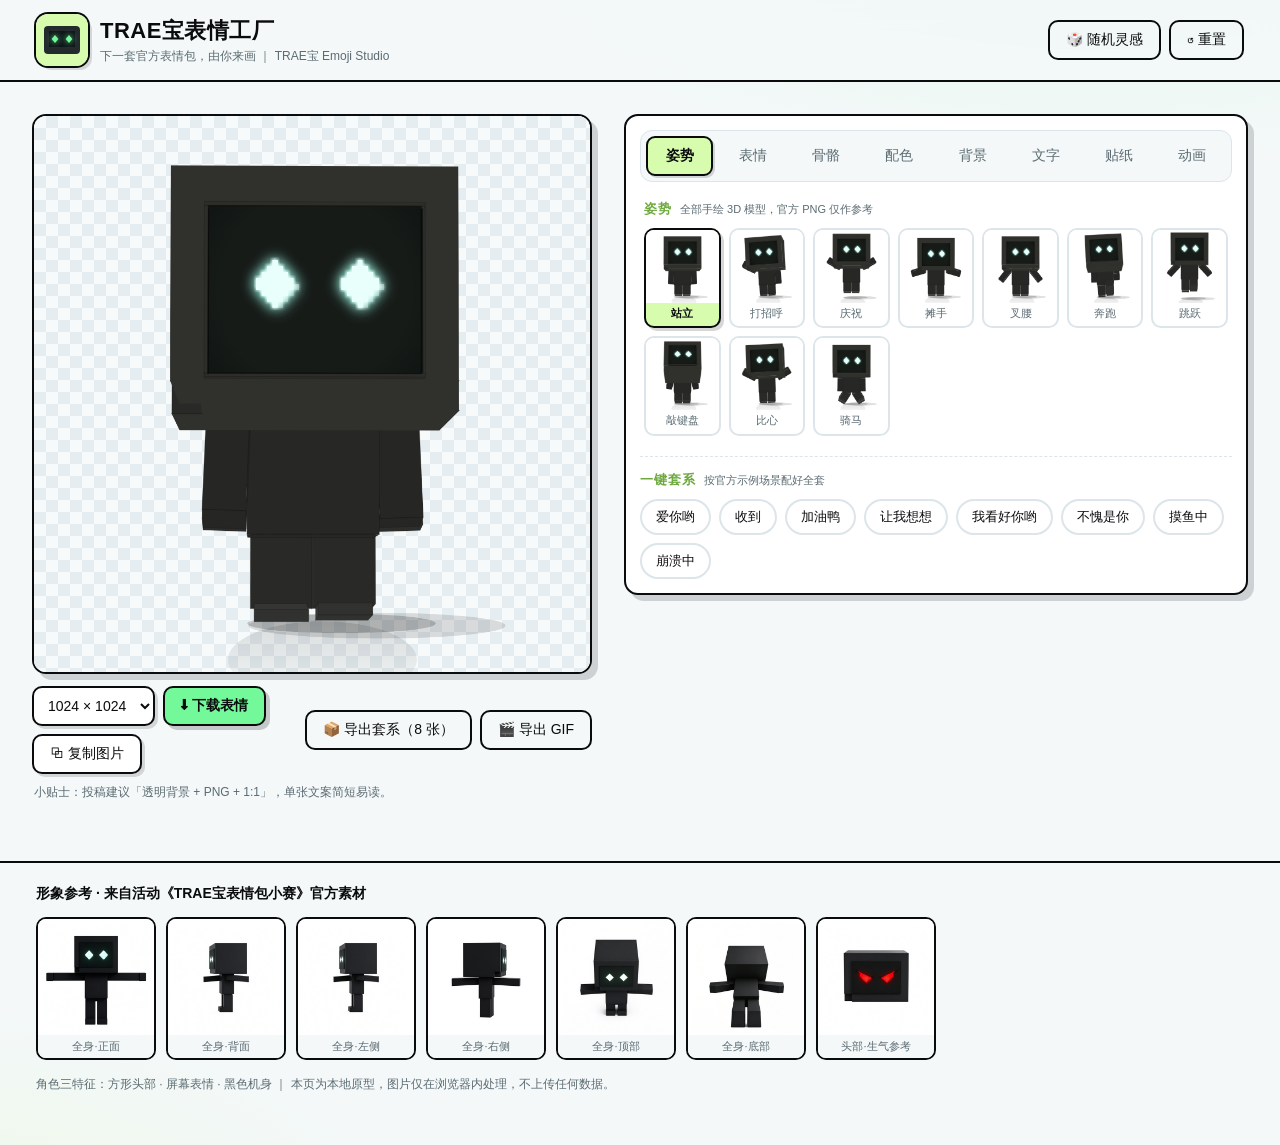
==== commit 70e06f43: "feat: v1.5.0 配色换肤 + v1.6.0~v1.6.2 角色与屏幕显示修复 v1.5.0 新增「配色」页：8 款预设 + 全局色板 + 按部位取色，外壳可换色而屏幕与表情保持深色。v1.6" ====
--- a/04-表情生成器-emoji-generator/index.html
+++ b/04-表情生成器-emoji-generator/index.html
@@ -5,8 +5,8 @@
 <meta name="viewport" content="width=device-width, initial-scale=1.0, viewport-fit=cover">
 <title>TRAE宝表情工厂 · 下一套官方表情包，由你来画</title>
 <meta name="description" content="基于 TRAE宝 官方形象的定制表情生成器：调表情、换动作、配背景、加文字，一键导出 1:1 表情图。">
-<link rel="icon" href="data:image/svg+xml,%3Csvg xmlns='http://www.w3.org/2000/svg' viewBox='0 0 32 32'%3E%3Crect width='32' height='32' rx='6' fill='%23141719'/%3E%3Crect x='6' y='8' width='20' height='14' rx='2' fill='%23232a2e'/%3E%3Crect x='9' y='11' width='14' height='8' fill='%230e1418'/%3E%3Cpath d='M12 13l3 3-3 3-3-3z' fill='%239ff7e4'/%3E%3Cpath d='M20 13l3 3-3 3-3-3z' fill='%239ff7e4'/%3E%3C/svg%3E">
-<link rel="stylesheet" href="css/style.css">
+<link rel="icon" href="data:image/svg+xml,%3Csvg xmlns='http://www.w3.org/2000/svg' viewBox='0 0 32 32'%3E%3Crect width='32' height='32' rx='6' fill='%23d7fcae'/%3E%3Crect x='6' y='8' width='20' height='14' rx='2' fill='%23232a2e'/%3E%3Crect x='9' y='11' width='14' height='8' fill='%230e1418'/%3E%3Cpath d='M12 13l3 3-3 3-3-3z' fill='%2373f99a'/%3E%3Cpath d='M20 13l3 3-3 3-3-3z' fill='%2373f99a'/%3E%3C/svg%3E">
+<link rel="stylesheet" href="css/style.css?v=20">
 </head>
 <body>
 <header class="site-header">
@@ -52,6 +52,7 @@
       <button class="tab active" data-tab="pose" role="tab" type="button">姿势</button>
       <button class="tab" data-tab="face" role="tab" type="button">表情</button>
       <button class="tab" data-tab="rig" role="tab" type="button">骨骼</button>
+      <button class="tab" data-tab="skin" role="tab" type="button">配色</button>
       <button class="tab" data-tab="bg" role="tab" type="button">背景</button>
       <button class="tab" data-tab="text" role="tab" type="button">文字</button>
       <button class="tab" data-tab="sticker" role="tab" type="button">贴纸</button>
@@ -74,6 +75,23 @@
         滑杆数值自动同步回填——滑杆与拖拽可任意混用。</p>
       <div class="rig-grid" id="rigSliders"></div>
       <button id="btnRigZero" class="btn ghost rig-zero" type="button">↺ 关节归零</button>
+    </div>
+
+    <div class="tab-body hidden" id="tab-skin">
+      <h3 class="group-title">配色预设 <small>保留方形头部 / 屏幕表情 / 深色屏幕三特征</small></h3>
+      <div class="skin-presets" id="skinPresets"></div>
+
+      <h3 class="group-title">全局色板 <small>一次替换整套外壳配色</small></h3>
+      <div class="skin-global">
+        <input id="skinGlobal" type="color" value="#373834" aria-label="全局外壳颜色">
+        <span id="skinGlobalHex" class="skin-hex">#373834</span>
+        <button id="skinOfficial" class="btn ghost skin-reset" type="button">↺ 还原官方配色</button>
+      </div>
+
+      <h3 class="group-title">按部位取色 <small>头部 / 躯干 / 手臂 / 腿部 / 屏幕边框</small></h3>
+      <div class="skin-parts" id="skinParts"></div>
+      <p class="fe-tip">换色只替换外壳材质：手 / 脚 / 缺口阴影会按官方明暗关系自动派生，光照拟合随基色换算，
+        正 / 侧 / 顶的亮度层次保持不变；屏幕玻璃与像素表情不参与换色。配色保存在本机浏览器，刷新仍在。</p>
     </div>
 
     <div class="tab-body hidden" id="tab-bg">
@@ -317,6 +335,6 @@
 
 <script src="js/assets.js?v=12"></script>
 <script src="js/gif-encoder.js?v=1"></script>
-<script src="js/app.js?v=19"></script>
+<script src="js/app.js?v=23"></script>
 </body>
 </html>
--- a/04-表情生成器-emoji-generator/css/style.css
+++ b/04-表情生成器-emoji-generator/css/style.css
@@ -1,60 +1,76 @@
-/* TRAE宝表情工厂 — 视觉风格对齐活动素材：黑机身 + 屏幕脸 + 荧光青 */
+/* TRAE宝表情工厂 — 视觉风格对齐 traedemo.lfzy.top：
+   浅色纸面底 + 亮绿主色 + 黑色粗边框 + 硬阴影（无模糊偏移阴影） */
 :root {
-  --bg: #0d1013;
-  --panel: #151a1e;
-  --panel-2: #1b2126;
-  --line: #262e34;
-  --text: #e8f0ee;
-  --muted: #8fa3a0;
-  --accent: #57e6c4;
-  --accent-2: #9ff7e4;
-  --accent-dim: #1f4a3f;
-  --danger: #ff5a4e;
+  --paper: #f4f8f9;         /* 页面底（参考站 --paper） */
+  --bg: #f4f8f9;
+  --panel: #ffffff;         /* 卡片底（参考站 --card） */
+  --panel-2: #f4f8f9;       /* 内嵌控件底 */
+  --ink: #0a0b0d;           /* 主文字 / 主边框（参考站 --ink） */
+  --text: #0a0b0d;
+  --line: #0a0b0d;          /* 主边框 */
+  --line-soft: #dce5e9;     /* 次要边框（参考站 --line） */
+  --muted: #5b6b72;         /* 次要文字（参考站 --muted） */
+  --brand: #73f99a;         /* 品牌亮绿（参考站 --brand） */
+  --accent: #73f99a;        /* 主强调：hover 边框 / 选中光环 / 主按钮 */
+  --accent-soft: #d7fcae;   /* 激活底色（参考站 --accent） */
+  --accent-2: #6ca83c;      /* 强调文字深绿（参考站 --deep） */
+  --danger: #e5484d;
   --radius: 14px;
-  --shadow: 0 10px 30px rgba(0, 0, 0, .45);
+  --shadow: 4px 4px 0 rgba(10, 11, 13, .14);
+  --shadow-lg: 6px 6px 0 rgba(10, 11, 13, .16);
 }
 * { box-sizing: border-box; }
 html, body { margin: 0; padding: 0; }
 body {
   background:
-    radial-gradient(1200px 500px at 80% -10%, rgba(87, 230, 196, .07), transparent 60%),
-    radial-gradient(900px 420px at -10% 110%, rgba(87, 230, 196, .05), transparent 60%),
-    var(--bg);
+    radial-gradient(1100px 460px at 85% -10%, rgba(115, 249, 154, .16), transparent 60%),
+    radial-gradient(900px 420px at -10% 110%, rgba(215, 252, 174, .30), transparent 60%),
+    var(--paper);
   color: var(--text);
-  font-family: "PingFang SC", "Microsoft YaHei", "Segoe UI", system-ui, sans-serif;
+  font-family: -apple-system, BlinkMacSystemFont, "Segoe UI", "PingFang SC", "Microsoft YaHei", Roboto, sans-serif;
   min-height: 100vh;
 }
 button { font-family: inherit; }
+::selection { background: var(--accent-soft); color: var(--ink); }
 
 /* ---------- 头部 ---------- */
 .site-header {
   display: flex; align-items: center; justify-content: space-between;
   gap: 12px; padding: 14px clamp(14px, 3vw, 36px);
-  border-bottom: 1px solid var(--line);
+  border-bottom: 2px solid var(--ink);
   position: sticky; top: 0; z-index: 50;
-  background: rgba(13, 16, 19, .82); backdrop-filter: blur(10px);
+  background: rgba(244, 248, 249, .86); backdrop-filter: blur(12px);
 }
 .brand { display: flex; align-items: center; gap: 12px; min-width: 0; }
-.brand canvas { border-radius: 12px; box-shadow: 0 0 0 1px var(--line), 0 6px 18px rgba(87,230,196,.15); }
-.brand-text h1 { margin: 0; font-size: clamp(17px, 2.4vw, 22px); letter-spacing: .5px; }
+.brand canvas {
+  border-radius: 12px;
+  box-shadow: 0 0 0 2px var(--ink), 4px 4px 0 rgba(10, 11, 13, .14);
+}
+.brand-text h1 { margin: 0; font-size: clamp(17px, 2.4vw, 22px); letter-spacing: .5px; font-weight: 800; }
 .brand-text p { margin: 2px 0 0; font-size: 12px; color: var(--muted); }
 .header-actions { display: flex; gap: 8px; flex-shrink: 0; }
 
-/* ---------- 按钮 ---------- */
+/* ---------- 按钮（硬阴影 + 位移微交互） ---------- */
 .btn {
-  background: var(--panel-2); color: var(--text);
-  border: 1px solid var(--line); border-radius: 10px;
+  background: #ffffff; color: var(--text);
+  border: 2px solid var(--ink); border-radius: 10px;
   padding: 9px 16px; font-size: 14px; cursor: pointer;
-  transition: all .15s ease;
-}
-.btn:hover { border-color: var(--accent); color: var(--accent-2); }
+  box-shadow: 3px 3px 0 rgba(10, 11, 13, .14);
+  transition: transform .12s ease, box-shadow .12s ease, background .12s ease;
+}
+.btn:hover { transform: translate(-1px, -1px); box-shadow: 4px 4px 0 rgba(10, 11, 13, .18); }
+.btn:active { transform: translate(1px, 1px); box-shadow: 1px 1px 0 rgba(10, 11, 13, .16); }
 .btn.primary {
-  background: linear-gradient(135deg, var(--accent), #35c9a6);
-  color: #062018; font-weight: 700; border: none;
-  box-shadow: 0 6px 18px rgba(87, 230, 196, .35);
-}
-.btn.primary:hover { filter: brightness(1.08); color: #062018; }
-.btn.ghost { background: transparent; }
+  background: var(--brand);
+  color: var(--ink); font-weight: 800;
+  box-shadow: 4px 4px 0 rgba(10, 11, 13, .2);
+}
+.btn.primary:hover { transform: translate(-1px, -1px); box-shadow: 5px 5px 0 rgba(10, 11, 13, .22); filter: none; }
+.btn.ghost { background: transparent; box-shadow: none; }
+.btn.ghost:hover {
+  transform: none; box-shadow: none;
+  background: rgba(115, 249, 154, .16); color: var(--ink);
+}
 
 /* ---------- 主布局 ---------- */
 .studio {
@@ -64,18 +80,19 @@
   max-width: 1440px; margin: 0 auto;
   align-items: start;
 }
-.preview-panel { position: sticky; top: 86px; }
+.preview-panel { position: sticky; top: 88px; }
 .canvas-holder {
   position: relative; width: 100%; aspect-ratio: 1;
   border-radius: var(--radius); overflow: hidden;
-  border: 1px solid var(--line); background: var(--panel);
-  box-shadow: var(--shadow);
+  border: 2px solid var(--ink); background: #ffffff;
+  box-shadow: var(--shadow-lg);
 }
 .checker {
   position: absolute; inset: 0; z-index: 0;
+  background-color: #f7fafb;
   background-image:
-    linear-gradient(45deg, #20262b 25%, transparent 25%, transparent 75%, #20262b 75%),
-    linear-gradient(45deg, #20262b 25%, transparent 25%, transparent 75%, #20262b 75%);
+    linear-gradient(45deg, #e6edf0 25%, transparent 25%, transparent 75%, #e6edf0 75%),
+    linear-gradient(45deg, #e6edf0 25%, transparent 25%, transparent 75%, #e6edf0 75%);
   background-size: 24px 24px; background-position: 0 0, 12px 12px;
   opacity: 0; transition: opacity .2s;
 }
@@ -86,24 +103,31 @@
 .preview-toolbar { display: flex; flex-wrap: wrap; gap: 8px; margin-top: 12px; align-items: center; }
 .export-group { display: flex; gap: 8px; flex-wrap: wrap; flex: 1; }
 .export-group select {
-  background: var(--panel-2); color: var(--text);
-  border: 1px solid var(--line); border-radius: 10px; padding: 9px 10px; font-size: 14px;
+  background: #ffffff; color: var(--text);
+  border: 2px solid var(--ink); border-radius: 10px; padding: 9px 10px; font-size: 14px;
+  box-shadow: 3px 3px 0 rgba(10, 11, 13, .14); cursor: pointer;
 }
 .preview-hint { color: var(--muted); font-size: 12px; margin: 10px 2px 0; }
 
 /* ---------- 控制面板 ---------- */
 .controls-panel {
-  background: var(--panel); border: 1px solid var(--line);
+  background: var(--panel); border: 2px solid var(--ink);
   border-radius: var(--radius); padding: 14px;
-  box-shadow: var(--shadow); min-width: 0;
-}
-.tabs { display: flex; gap: 6px; background: var(--panel-2); padding: 5px; border-radius: 12px; }
+  box-shadow: var(--shadow-lg); min-width: 0;
+}
+.tabs {
+  display: flex; gap: 6px; background: var(--panel-2); padding: 5px;
+  border: 1px solid var(--line-soft); border-radius: 12px; flex-wrap: wrap;
+}
 .tab {
-  flex: 1; border: none; background: transparent; color: var(--muted);
-  padding: 9px 4px; font-size: 14px; border-radius: 9px; cursor: pointer; transition: all .15s;
-}
-.tab:hover { color: var(--text); }
-.tab.active { background: var(--accent); color: #062018; font-weight: 700; }
+  flex: 1; min-width: 58px; border: 2px solid transparent; background: transparent; color: var(--muted);
+  padding: 9px 4px; font-size: 14px; border-radius: 9px; cursor: pointer; transition: all .12s;
+}
+.tab:hover { color: var(--ink); background: rgba(115, 249, 154, .18); }
+.tab.active {
+  background: var(--accent-soft); color: var(--ink); font-weight: 700;
+  border-color: var(--ink); box-shadow: 2px 2px 0 rgba(10, 11, 13, .15);
+}
 .tab-body { padding: 14px 4px 4px; }
 .tab-body.hidden { display: none; }
 
@@ -113,57 +137,79 @@
 }
 .group-title:first-child { margin-top: 4px; }
 .group-title small { color: var(--muted); font-size: 11px; font-weight: 400; letter-spacing: 0; }
-.preset-title { border-top: 1px dashed var(--line); padding-top: 14px; }
+.preset-title { border-top: 1px dashed var(--line-soft); padding-top: 14px; }
 
 .option-grid {
   display: grid; grid-template-columns: repeat(auto-fill, minmax(76px, 1fr)); gap: 8px;
 }
 .opt {
-  position: relative; border: 1px solid var(--line); border-radius: 10px;
-  background: var(--panel-2); cursor: pointer; padding: 0; overflow: hidden;
-  transition: all .12s ease; display: flex; flex-direction: column; align-items: center;
-}
-.opt:hover { border-color: var(--accent); transform: translateY(-1px); }
-.opt.active { border-color: var(--accent); box-shadow: 0 0 0 2px rgba(87, 230, 196, .35); }
-.opt canvas, .opt img { width: 100%; aspect-ratio: 1; display: block; }
+  position: relative; border: 2px solid var(--line-soft); border-radius: 10px;
+  background: #ffffff; cursor: pointer; padding: 0; overflow: hidden;
+  transition: transform .12s ease, box-shadow .12s ease, border-color .12s ease;
+  display: flex; flex-direction: column; align-items: center;
+}
+.opt:hover {
+  border-color: var(--ink); transform: translate(-1px, -1px);
+  box-shadow: 3px 3px 0 rgba(10, 11, 13, .14);
+}
+.opt.active {
+  border-color: var(--ink); background: var(--accent-soft);
+  box-shadow: 3px 3px 0 rgba(10, 11, 13, .16);
+}
+.opt canvas, .opt img { width: 100%; aspect-ratio: 1; display: block; background: #fff; }
 .opt .opt-label {
   font-size: 11px; color: var(--muted); padding: 4px 2px 6px; line-height: 1.2;
   text-align: center; width: 100%;
   white-space: nowrap; overflow: hidden; text-overflow: ellipsis;
 }
-.opt.active .opt-label { color: var(--accent-2); }
+.opt.active .opt-label { color: var(--ink); font-weight: 700; }
 
 /* 文字 / 通用控件 */
 .field input {
-  width: 100%; background: var(--panel-2); border: 1px solid var(--line);
+  width: 100%; background: #ffffff; border: 2px solid var(--ink);
   color: var(--text); border-radius: 10px; padding: 11px 12px; font-size: 15px; outline: none;
-}
-.field input:focus { border-color: var(--accent); }
+  box-shadow: 3px 3px 0 rgba(10, 11, 13, .1);
+}
+.field input::placeholder { color: #9aa8ae; }
+.field input:focus { box-shadow: 0 0 0 3px rgba(115, 249, 154, .5); }
 .field select {
-  width: 100%; background: var(--panel-2); border: 1px solid var(--line);
+  width: 100%; background: #ffffff; border: 2px solid var(--ink);
   color: var(--text); border-radius: 10px; padding: 11px 12px; font-size: 15px; outline: none;
-  cursor: pointer;
-}
-.field select:focus { border-color: var(--accent); }
+  cursor: pointer; box-shadow: 3px 3px 0 rgba(10, 11, 13, .1);
+}
+.field select:focus { box-shadow: 0 0 0 3px rgba(115, 249, 154, .5); }
 .chips { display: flex; flex-wrap: wrap; gap: 8px; }
 .chip {
-  background: var(--panel-2); border: 1px solid var(--line); color: var(--text);
-  border-radius: 999px; padding: 7px 14px; font-size: 13px; cursor: pointer; transition: all .12s;
-}
-.chip:hover { border-color: var(--accent); color: var(--accent-2); }
-.segment { display: flex; gap: 6px; background: var(--panel-2); padding: 4px; border-radius: 10px; width: fit-content; max-width: 100%; flex-wrap: wrap; }
+  background: #ffffff; border: 2px solid var(--line-soft); color: var(--text);
+  border-radius: 999px; padding: 7px 14px; font-size: 13px; cursor: pointer;
+  transition: all .12s;
+}
+.chip:hover {
+  border-color: var(--ink); background: var(--accent-soft);
+  transform: translate(-1px, -1px); box-shadow: 2px 2px 0 rgba(10, 11, 13, .14);
+}
+.segment {
+  display: flex; gap: 6px; background: var(--panel-2); padding: 4px;
+  border: 1px solid var(--line-soft); border-radius: 10px;
+  width: fit-content; max-width: 100%; flex-wrap: wrap;
+}
 .segment button {
-  border: none; background: transparent; color: var(--muted);
-  padding: 7px 14px; font-size: 13px; border-radius: 7px; cursor: pointer;
-}
-.segment button.active { background: var(--accent); color: #062018; font-weight: 700; }
+  border: 2px solid transparent; background: transparent; color: var(--muted);
+  padding: 7px 14px; font-size: 13px; border-radius: 7px; cursor: pointer; transition: all .12s;
+}
+.segment button:hover { color: var(--ink); }
+.segment button.active {
+  background: var(--accent-soft); color: var(--ink); font-weight: 700;
+  border-color: var(--ink); box-shadow: 2px 2px 0 rgba(10, 11, 13, .12);
+}
 .swatches { display: flex; gap: 10px; }
 .swatches button {
   width: 34px; height: 34px; border-radius: 50%; cursor: pointer;
-  background: var(--c); border: 2px solid var(--line); transition: all .12s;
-}
-.swatches button.active { border-color: var(--accent); box-shadow: 0 0 0 3px rgba(87, 230, 196, .35); }
-input[type="range"] { width: 100%; accent-color: var(--accent); }
+  background: var(--c); border: 2px solid var(--ink); transition: all .12s;
+}
+.swatches button:hover { transform: translateY(-2px); }
+.swatches button.active { box-shadow: 0 0 0 3px var(--paper), 0 0 0 5px var(--accent); }
+input[type="range"] { width: 100%; accent-color: var(--accent-2); }
 
 /* 骨骼滑杆 */
 .rig-tip { color: var(--muted); font-size: 12.5px; margin: 4px 0 12px; line-height: 1.6; }
@@ -173,26 +219,70 @@
   display: flex; justify-content: space-between;
   font-size: 12px; color: var(--muted); margin-bottom: 3px;
 }
-.rig-item label b { color: var(--accent-2); font-weight: 600; font-variant-numeric: tabular-nums; }
+.rig-item label b { color: var(--accent-2); font-weight: 700; font-variant-numeric: tabular-nums; }
 
 /* 循环动画（v1.4.0） */
 .anim-head { display: flex; align-items: center; gap: 12px; margin: 2px 0 14px; }
 .anim-status { color: var(--muted); font-size: 12.5px; }
 .anim-switch { margin: 6px 0 12px; }
 .rig-zero { margin-top: 14px; }
-@media (max-width: 560px) { .rig-grid { grid-template-columns: 1fr; } }
+
+/* 角色配色（v1.5.0） */
+.skin-presets { display: grid; grid-template-columns: repeat(4, minmax(0, 1fr)); gap: 8px; }
+.skin-preset {
+  display: flex; align-items: center; gap: 8px; min-width: 0;
+  background: #ffffff; border: 2px solid var(--line-soft); border-radius: 10px;
+  padding: 7px 9px; font-size: 12.5px; color: var(--text); cursor: pointer; transition: all .12s;
+}
+.skin-preset i {
+  width: 18px; height: 18px; border-radius: 50%; flex: 0 0 auto;
+  border: 2px solid var(--ink); box-shadow: inset 0 0 0 2px rgba(255, 255, 255, .35);
+}
+.skin-preset span { min-width: 0; white-space: nowrap; overflow: hidden; text-overflow: ellipsis; }
+.skin-preset:hover { border-color: var(--ink); transform: translate(-1px, -1px); box-shadow: 2px 2px 0 rgba(10, 11, 13, .14); }
+.skin-preset.active {
+  border-color: var(--ink); background: var(--accent-soft); font-weight: 700;
+  box-shadow: 2px 2px 0 rgba(10, 11, 13, .14);
+}
+.skin-global { display: flex; align-items: center; gap: 10px; flex-wrap: wrap; }
+.skin-global input[type="color"] {
+  width: 46px; height: 36px; padding: 2px; cursor: pointer;
+  background: #ffffff; border: 2px solid var(--ink); border-radius: 9px;
+}
+.skin-hex { font-family: ui-monospace, Consolas, "Courier New", monospace; font-size: 12px; color: var(--muted); letter-spacing: .5px; }
+.skin-reset { margin-left: auto; }
+.skin-parts { display: grid; grid-template-columns: 1fr 1fr; gap: 8px 12px; }
+.skin-part {
+  display: flex; align-items: center; gap: 8px; cursor: pointer;
+  background: var(--panel-2); border: 1px solid var(--line-soft); border-radius: 10px; padding: 6px 8px;
+  transition: border-color .12s;
+}
+.skin-part:hover { border-color: var(--ink); }
+.skin-part input[type="color"] {
+  width: 30px; height: 26px; padding: 1px; flex: 0 0 auto; cursor: pointer;
+  background: #ffffff; border: 2px solid var(--ink); border-radius: 7px;
+}
+.skin-part .skin-part-name { flex: 1; font-size: 12.5px; color: var(--text); }
+.skin-part b { font-weight: 400; font-size: 11.5px; color: var(--muted); font-variant-numeric: tabular-nums; }
+@media (max-width: 560px) {
+  .rig-grid { grid-template-columns: 1fr; }
+  .skin-presets { grid-template-columns: repeat(2, minmax(0, 1fr)); }
+  .skin-parts { grid-template-columns: 1fr; }
+}
 
 /* ---------- 底部 ---------- */
 .site-footer {
-  border-top: 1px solid var(--line); margin-top: 28px;
+  border-top: 2px solid var(--ink); margin-top: 28px;
   padding: 22px clamp(14px, 3vw, 36px) 40px;
 }
-.site-footer h3 { margin: 0 0 14px; font-size: 14px; color: var(--muted); font-weight: 600; }
+.site-footer h3 { margin: 0 0 14px; font-size: 14px; color: var(--ink); font-weight: 700; }
 .gallery { display: flex; gap: 10px; flex-wrap: wrap; }
 .gallery .g {
   width: clamp(84px, 10vw, 120px); border-radius: 10px; overflow: hidden;
-  border: 1px solid var(--line); background: #fff;
-}
+  border: 2px solid var(--ink); background: #fff;
+  transition: transform .12s ease, box-shadow .12s ease;
+}
+.gallery .g:hover { transform: translate(-1px, -2px); box-shadow: 3px 3px 0 rgba(10, 11, 13, .16); }
 .gallery img { width: 100%; display: block; }
 .gallery .g figcaption {
   font-size: 11px; color: var(--muted); text-align: center; padding: 4px; background: var(--panel-2);
@@ -204,19 +294,19 @@
 .opt-custom .opt-edit {
   position: absolute; top: 3px; right: 3px; width: 20px; height: 20px;
   display: flex; align-items: center; justify-content: center;
-  border-radius: 6px; background: rgba(6, 20, 16, .82); color: var(--accent-2);
+  border-radius: 6px; background: rgba(10, 11, 13, .84); color: var(--accent-soft);
   font-size: 12px; line-height: 1; opacity: 0; transition: opacity .12s;
-  box-shadow: 0 0 0 1px rgba(87, 230, 196, .35);
+  box-shadow: 0 0 0 1px rgba(215, 252, 174, .55);
 }
 .opt-custom:hover .opt-edit, .opt-custom.active .opt-edit { opacity: 1; }
 @media (hover: none) { .opt-custom .opt-edit { opacity: .85; } }
-.opt-add { border-style: dashed; }
-.opt-add:hover { background: rgba(87, 230, 196, .07); }
+.opt-add { border-style: dashed; border-color: var(--ink); }
+.opt-add:hover { background: rgba(115, 249, 154, .14); }
 
 /* ---------- 自定义背景 ---------- */
 .bg-custom-panel {
-  padding: 12px; border: 1px solid var(--line); border-radius: 12px;
-  background: rgba(27, 33, 38, .55);
+  padding: 12px; border: 1px solid var(--line-soft); border-radius: 12px;
+  background: var(--panel-2);
 }
 .bg-custom-head { display: flex; align-items: center; gap: 8px; flex-wrap: wrap; }
 .bg-custom-head .btn { padding: 8px 13px; font-size: 13px; }
@@ -233,21 +323,25 @@
 .st-chip {
   display: flex; flex-direction: column; align-items: center; gap: 4px;
   max-width: 76px; padding: 4px; cursor: pointer;
-  background: var(--panel-2); border: 1px solid var(--line); border-radius: 10px;
-  color: var(--muted); font-size: 11px; transition: all .12s;
+  background: #ffffff; border: 2px solid var(--line-soft); border-radius: 10px;
+  color: var(--muted); font-size: 11px;
+  transition: transform .12s ease, box-shadow .12s ease, border-color .12s ease;
 }
 .st-chip canvas { width: 44px; height: 44px; display: block; }
 .st-chip span { max-width: 68px; white-space: nowrap; overflow: hidden; text-overflow: ellipsis; }
-.st-chip:hover { border-color: var(--accent); color: var(--accent-2); }
-.st-chip.active { border-color: var(--accent); box-shadow: 0 0 0 2px rgba(87, 230, 196, .35); color: var(--accent-2); }
+.st-chip:hover { border-color: var(--ink); transform: translate(-1px, -1px); box-shadow: 2px 2px 0 rgba(10, 11, 13, .14); }
+.st-chip.active {
+  border-color: var(--ink); background: var(--accent-soft);
+  box-shadow: 2px 2px 0 rgba(10, 11, 13, .16); color: var(--ink); font-weight: 700;
+}
 .st-empty { color: var(--muted); font-size: 12px; margin: 0; }
 
 .sticker-ctl {
-  padding: 12px; border: 1px solid var(--line); border-radius: 12px;
-  background: rgba(27, 33, 38, .55);
+  padding: 12px; border: 1px solid var(--line-soft); border-radius: 12px;
+  background: var(--panel-2);
 }
 .sticker-ctl-head { display: flex; align-items: center; justify-content: space-between; gap: 8px; margin-bottom: 10px; }
-.sticker-ctl-head span { font-size: 13px; color: var(--accent-2); }
+.sticker-ctl-head span { font-size: 13px; color: var(--ink); font-weight: 700; }
 .sticker-mini { padding: 6px 10px; font-size: 12px; }
 .sticker-layer, .sticker-ops { display: flex; flex-wrap: wrap; gap: 6px; margin-top: 10px; }
 .sticker-ctl .fe-tip { margin-top: 10px; }
@@ -255,13 +349,14 @@
 /* ---------- 贴纸画板（模态内画布） ---------- */
 #seCanvas {
   width: 100%; height: auto; display: block;
-  border-radius: 10px; border: 1px solid var(--line);
+  border-radius: 10px; border: 2px solid var(--ink);
   image-rendering: pixelated; cursor: crosshair; touch-action: none;
   background: #0a1114;
+  box-shadow: 3px 3px 0 rgba(10, 11, 13, .12);
 }
 #sePreview {
   width: 100%; height: auto; display: block;
-  border-radius: 10px; border: 1px solid var(--line); background: #0c1417;
+  border-radius: 10px; border: 2px solid var(--ink); background: #0c1417;
 }
 
 /* ---------- 像素表情画板（模态） ---------- */
@@ -269,19 +364,19 @@
   position: fixed; inset: 0; z-index: 200;
   display: flex; align-items: center; justify-content: center;
   padding: clamp(10px, 2.4vw, 28px);
-  background: rgba(4, 8, 10, .72); backdrop-filter: blur(6px);
+  background: rgba(10, 11, 13, .45); backdrop-filter: blur(6px);
 }
 .modal-card {
   width: min(1020px, 100%); max-height: 92vh; overflow: auto;
-  background: var(--panel); border: 1px solid var(--line);
-  border-radius: var(--radius); box-shadow: var(--shadow);
+  background: var(--panel); border: 2px solid var(--ink);
+  border-radius: var(--radius); box-shadow: var(--shadow-lg);
 }
 .modal-head {
   display: flex; align-items: center; justify-content: space-between; gap: 12px;
-  padding: 14px 16px; border-bottom: 1px solid var(--line);
+  padding: 14px 16px; border-bottom: 2px solid var(--ink);
   position: sticky; top: 0; background: var(--panel); z-index: 1;
 }
-.modal-head h2 { margin: 0; font-size: 16px; letter-spacing: .5px; }
+.modal-head h2 { margin: 0; font-size: 16px; letter-spacing: .5px; font-weight: 800; }
 .modal-close { padding: 6px 11px; }
 
 .editor-grid {
@@ -291,41 +386,45 @@
 .editor-main { min-width: 0; }
 #feCanvas {
   width: 100%; height: auto; display: block;
-  border-radius: 10px; border: 1px solid var(--line);
+  border-radius: 10px; border: 2px solid var(--ink);
   image-rendering: pixelated; cursor: crosshair; touch-action: none;
   background: #0a1114;
+  box-shadow: 3px 3px 0 rgba(10, 11, 13, .12);
 }
 .fe-bar { display: flex; flex-wrap: wrap; align-items: center; gap: 8px; margin-top: 10px; }
-.fe-bar .btn { padding: 7px 12px; font-size: 13px; }
+.fe-bar .btn { padding: 7px 12px; font-size: 13px; box-shadow: 2px 2px 0 rgba(10, 11, 13, .14); }
 .fe-tool, .fe-size {
-  background: var(--panel-2); color: var(--muted); border: 1px solid var(--line);
+  background: #ffffff; color: var(--muted); border: 2px solid var(--line-soft);
   border-radius: 9px; padding: 7px 11px; font-size: 13px; cursor: pointer; transition: all .12s;
 }
-.fe-tool:hover, .fe-size:hover { border-color: var(--accent); color: var(--accent-2); }
-.fe-tool.active, .fe-size.active { background: var(--accent); color: #062018; border-color: var(--accent); font-weight: 700; }
+.fe-tool:hover, .fe-size:hover { border-color: var(--ink); color: var(--ink); }
+.fe-tool.active, .fe-size.active {
+  background: var(--accent-soft); color: var(--ink); border-color: var(--ink);
+  font-weight: 700; box-shadow: 2px 2px 0 rgba(10, 11, 13, .12);
+}
 .fe-sizes { display: flex; gap: 6px; }
 .fe-sizes .fe-size { padding: 6px 9px; font-size: 12px; }
 .fe-check { display: flex; align-items: center; gap: 6px; font-size: 13px; color: var(--muted); cursor: pointer; }
-.fe-check input { accent-color: var(--accent); }
+.fe-check input { accent-color: var(--accent-2); }
 .fe-colors { display: flex; flex-wrap: wrap; gap: 8px; }
 .fe-sw {
   width: 30px; height: 30px; border-radius: 50%; cursor: pointer;
-  background: var(--c); border: 2px solid var(--line); transition: all .12s; padding: 0;
-}
-.fe-sw:hover { transform: translateY(-1px); }
-.fe-sw.active { border-color: var(--accent); box-shadow: 0 0 0 3px rgba(87, 230, 196, .35); }
+  background: var(--c); border: 2px solid var(--ink); transition: all .12s; padding: 0;
+}
+.fe-sw:hover { transform: translateY(-2px); }
+.fe-sw.active { box-shadow: 0 0 0 2px #fff, 0 0 0 4px var(--accent); }
 
 .editor-side { display: flex; flex-direction: column; gap: 10px; min-width: 0; }
 #fePreview {
   width: 100%; height: auto; display: block;
-  border-radius: 10px; border: 1px solid var(--line); background: #0c1417;
+  border-radius: 10px; border: 2px solid var(--ink); background: #0c1417;
 }
 .fe-field { display: flex; flex-direction: column; gap: 5px; font-size: 12px; color: var(--muted); }
 .fe-field input, .fe-field select {
-  width: 100%; background: var(--panel-2); border: 1px solid var(--line);
+  width: 100%; background: #ffffff; border: 2px solid var(--ink);
   color: var(--text); border-radius: 9px; padding: 9px 11px; font-size: 14px; outline: none;
 }
-.fe-field input:focus, .fe-field select:focus { border-color: var(--accent); }
+.fe-field input:focus, .fe-field select:focus { box-shadow: 0 0 0 3px rgba(115, 249, 154, .5); }
 .fe-tip { color: var(--muted); font-size: 11.5px; line-height: 1.6; margin: 2px 0 0; }
 
 @media (max-width: 860px) {
@@ -340,19 +439,23 @@
 /* ---------- Toast ---------- */
 .toast {
   position: fixed; left: 50%; bottom: 30px; transform: translateX(-50%) translateY(20px);
-  background: #0c2b23; color: var(--accent-2); border: 1px solid var(--accent);
-  padding: 10px 20px; border-radius: 999px; font-size: 14px;
+  background: var(--ink); color: var(--accent-soft);
+  padding: 10px 20px; border-radius: 999px; font-size: 14px; font-weight: 600;
   opacity: 0; pointer-events: none; transition: all .25s; z-index: 99;
-  box-shadow: 0 8px 30px rgba(0, 0, 0, .5);
+  box-shadow: 4px 4px 0 rgba(10, 11, 13, .22);
 }
 .toast.show { opacity: 1; transform: translateX(-50%) translateY(0); }
 
 /* ---------- 响应式 ---------- */
 @media (max-width: 920px) {
   .studio { grid-template-columns: 1fr; }
-  .preview-panel { position: sticky; top: 64px; z-index: 40; background: rgba(13,16,19,.9); backdrop-filter: blur(8px); margin: 0 -6px; padding: 6px; border-radius: var(--radius); }
+  .preview-panel {
+    position: sticky; top: 66px; z-index: 40;
+    background: rgba(244, 248, 249, .92); backdrop-filter: blur(8px);
+    margin: 0 -6px; padding: 6px; border-radius: var(--radius);
+  }
   /* 吸顶预览限高为小窗，避免大尺寸预览把下方控制面板整块盖住 */
-  .canvas-holder { width: min(100%, 44vh); margin: 0 auto; box-shadow: 0 6px 18px rgba(0,0,0,.5); }
+  .canvas-holder { width: min(100%, 44vh); margin: 0 auto; }
   .preview-hint { display: none; }
   .preview-toolbar { margin-top: 6px; }
   .btn { padding: 8px 12px; font-size: 13px; }
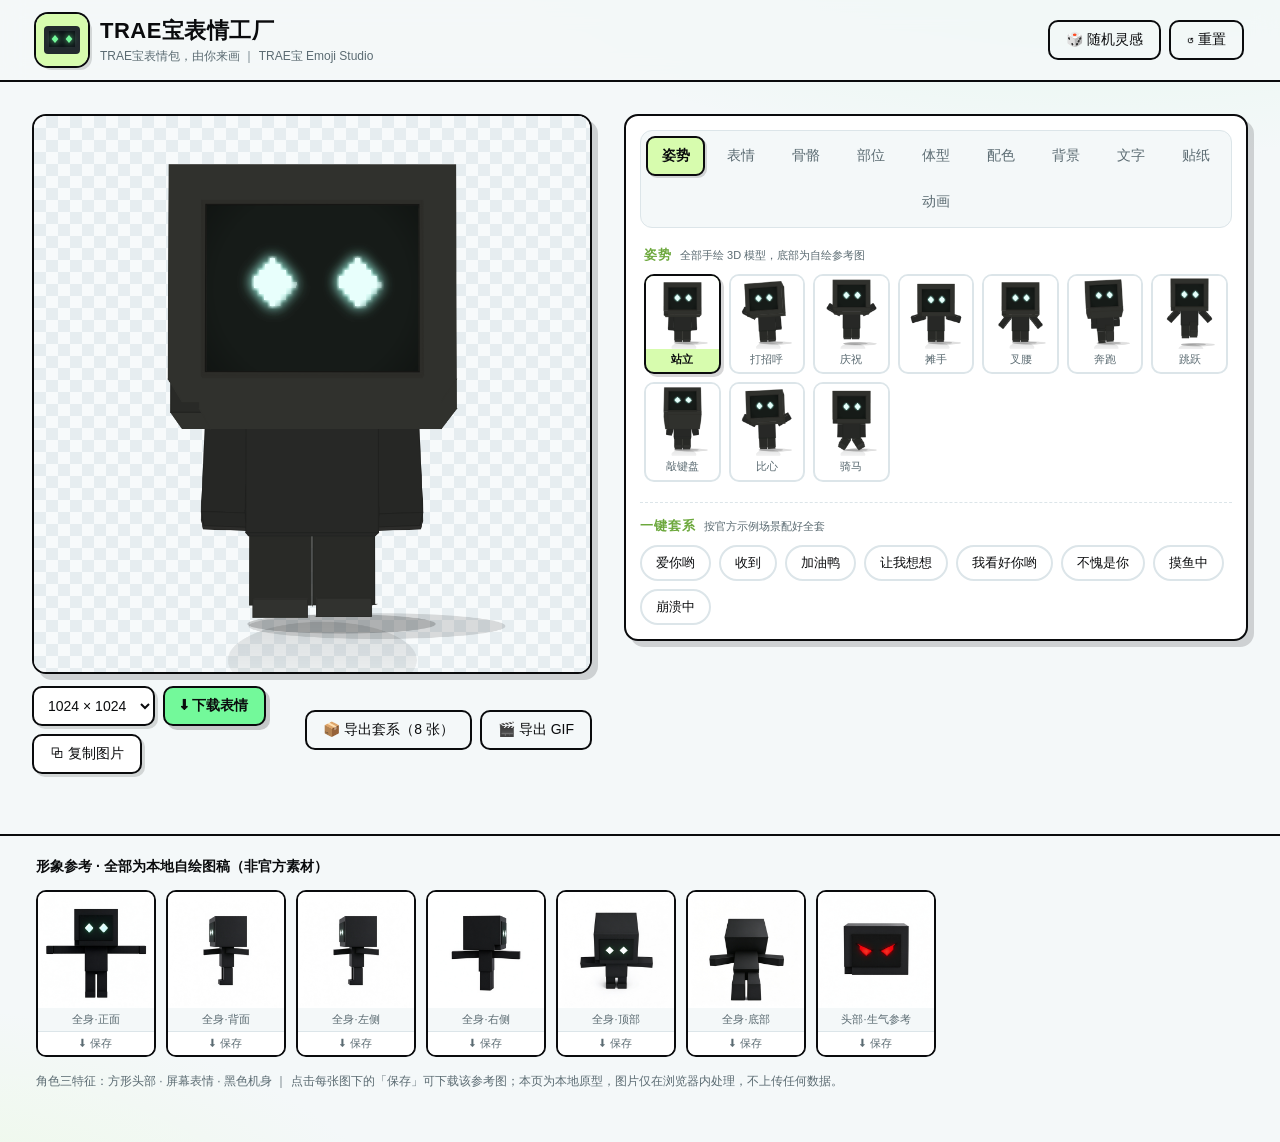
==== commit f4cc061b: "feat: v1.7 指定部位调整 + v1.8 全身塑形（捏脸式） v1.7.0 指定部位单独调整 - 新增「部位」Tab：8 类 / 13 个实例，画布单击或按钮选择，虚线高亮 - 7 项局部参数" ====
--- a/04-表情生成器-emoji-generator/index.html
+++ b/04-表情生成器-emoji-generator/index.html
@@ -3,10 +3,10 @@
 <head>
 <meta charset="UTF-8">
 <meta name="viewport" content="width=device-width, initial-scale=1.0, viewport-fit=cover">
-<title>TRAE宝表情工厂 · 下一套官方表情包，由你来画</title>
-<meta name="description" content="基于 TRAE宝 官方形象的定制表情生成器：调表情、换动作、配背景、加文字，一键导出 1:1 表情图。">
+<title>TRAE宝表情工厂 · TRAE宝表情包，由你来画</title>
+<meta name="description" content="基于 TRAE宝 角色三特征的定制表情生成器：调表情、换动作、配背景、加文字，一键导出 1:1 表情图。">
 <link rel="icon" href="data:image/svg+xml,%3Csvg xmlns='http://www.w3.org/2000/svg' viewBox='0 0 32 32'%3E%3Crect width='32' height='32' rx='6' fill='%23d7fcae'/%3E%3Crect x='6' y='8' width='20' height='14' rx='2' fill='%23232a2e'/%3E%3Crect x='9' y='11' width='14' height='8' fill='%230e1418'/%3E%3Cpath d='M12 13l3 3-3 3-3-3z' fill='%2373f99a'/%3E%3Cpath d='M20 13l3 3-3 3-3-3z' fill='%2373f99a'/%3E%3C/svg%3E">
-<link rel="stylesheet" href="css/style.css?v=20">
+<link rel="stylesheet" href="css/style.css?v=26">
 </head>
 <body>
 <header class="site-header">
@@ -14,7 +14,7 @@
     <canvas id="logoCanvas" width="52" height="52" aria-hidden="true"></canvas>
     <div class="brand-text">
       <h1>TRAE宝表情工厂</h1>
-      <p>下一套官方表情包，由你来画 ｜ TRAE宝 Emoji Studio</p>
+      <p>TRAE宝表情包，由你来画 ｜ TRAE宝 Emoji Studio</p>
     </div>
   </div>
   <nav class="header-actions">
@@ -43,7 +43,6 @@
       <button id="btnBatch" class="btn ghost" type="button">📦 导出套系（8 张）</button>
       <button id="btnGif" class="btn ghost" type="button">🎬 导出 GIF</button>
     </div>
-    <p class="preview-hint">小贴士：投稿建议「透明背景 + PNG + 1:1」，单张文案简短易读。</p>
   </section>
 
   <!-- 右：控制区 -->
@@ -52,6 +51,8 @@
       <button class="tab active" data-tab="pose" role="tab" type="button">姿势</button>
       <button class="tab" data-tab="face" role="tab" type="button">表情</button>
       <button class="tab" data-tab="rig" role="tab" type="button">骨骼</button>
+      <button class="tab" data-tab="part" role="tab" type="button">部位</button>
+      <button class="tab" data-tab="body" role="tab" type="button">体型</button>
       <button class="tab" data-tab="skin" role="tab" type="button">配色</button>
       <button class="tab" data-tab="bg" role="tab" type="button">背景</button>
       <button class="tab" data-tab="text" role="tab" type="button">文字</button>
@@ -60,7 +61,7 @@
     </div>
 
     <div class="tab-body" id="tab-pose">
-      <h3 class="group-title">姿势 <small>全部手绘 3D 模型，官方 PNG 仅作参考</small></h3>
+      <h3 class="group-title">姿势 <small>全部手绘 3D 模型，底部为自绘参考图</small></h3>
       <div class="option-grid" id="poseProc"></div>
     </div>
 
@@ -75,6 +76,47 @@
         滑杆数值自动同步回填——滑杆与拖拽可任意混用。</p>
       <div class="rig-grid" id="rigSliders"></div>
       <button id="btnRigZero" class="btn ghost rig-zero" type="button">↺ 关节归零</button>
+    </div>
+
+    <div class="tab-body hidden" id="tab-part">
+      <h3 class="group-title">指定部位调整 <small>单击画布部位，或从下方直接选择</small></h3>
+      <p class="rig-tip">💡 <b>单击</b>选中部位并高亮；<b>拖动</b>仍是原来的肢体 IK / 身体转身。
+        尺寸为整体等比缩放，角度与位移沿部位局部 XYZ 轴；父级调整会带动子级。</p>
+      <div class="chips part-chips" id="partChips"></div>
+      <div class="part-select-head">
+        <span class="part-current" id="partSelName">未选择部位</span>
+        <button id="partDeselect" class="btn ghost sticker-mini" type="button" disabled>取消选择</button>
+      </div>
+      <div class="rig-grid" id="partSliders"></div>
+      <div class="part-actions">
+        <button id="partReset" class="btn ghost" type="button" disabled>↺ 复位当前部位</button>
+        <button id="partAllReset" class="btn ghost" type="button">↺ 全部位复位</button>
+      </div>
+      <p class="fe-tip">部位高亮只显示在预览层，不会进入 PNG / GIF 导出；切换姿势保留部位调整，右上角「重置」恢复全部默认。</p>
+    </div>
+
+    <div class="tab-body hidden" id="tab-body">
+      <h3 class="group-title">体型预设 <small>官方标准体型为默认档，点击即切换</small></h3>
+      <div class="chips" id="bodyPresets"></div>
+
+      <h3 class="group-title">捏体型 <small>10 项比例参数，关节位置自动联动</small></h3>
+      <div class="rig-grid" id="bodySliders"></div>
+      <div class="part-actions">
+        <button id="bodyOfficial" class="btn ghost" type="button" disabled>↺ 还原官方标准体型</button>
+      </div>
+
+      <h3 class="group-title">我的体型 <small>命名保存当前体型，可导入导出分享</small></h3>
+      <div class="body-save-row">
+        <input id="bodyName" type="text" maxlength="12" placeholder="体型名称，如：我的Q版" autocomplete="off">
+        <button id="bodySaveBtn" class="btn" type="button">保存当前体型</button>
+      </div>
+      <div class="chips" id="bodySaved"></div>
+      <div class="part-actions">
+        <button id="bodyExport" class="btn ghost" type="button">⬇ 导出体型</button>
+        <button id="bodyImport" class="btn ghost" type="button">⬆ 导入体型</button>
+        <input id="bodyFile" type="file" accept="application/json,.json" hidden>
+      </div>
+      <p class="fe-tip">体型改变全身比例：头三围、屏幕占比、躯干长宽、四肢粗细与长度、脚掌长度；肩 / 髋 / 颈关节位置随体型联动，超高体型自动缩小取景保证全身入画。边框、玻璃与缺角为结构特征件不随体型缩放。体型保存在本机浏览器，PNG / GIF 导出与姿势缩略图都使用当前体型。</p>
     </div>
 
     <div class="tab-body hidden" id="tab-skin">
@@ -241,9 +283,9 @@
 </main>
 
 <footer class="site-footer">
-  <h3>形象参考 · 来自活动《TRAE宝表情包小赛》官方素材</h3>
+  <h3>形象参考 · 全部为本地自绘图稿（非官方素材）</h3>
   <div class="gallery" id="gallery"></div>
-  <p class="foot-note">角色三特征：方形头部 · 屏幕表情 · 黑色机身 ｜ 本页为本地原型，图片仅在浏览器内处理，不上传任何数据。</p>
+  <p class="foot-note">角色三特征：方形头部 · 屏幕表情 · 黑色机身 ｜ 点击每张图下的「保存」可下载该参考图；本页为本地原型，图片仅在浏览器内处理，不上传任何数据。</p>
 </footer>
 
 <div id="faceEditor" class="modal hidden" role="dialog" aria-modal="true" aria-labelledby="feTitle">
@@ -335,6 +377,6 @@
 
 <script src="js/assets.js?v=12"></script>
 <script src="js/gif-encoder.js?v=1"></script>
-<script src="js/app.js?v=23"></script>
+<script src="js/app.js?v=31"></script>
 </body>
 </html>
--- a/04-表情生成器-emoji-generator/css/style.css
+++ b/04-表情生成器-emoji-generator/css/style.css
@@ -107,7 +107,6 @@
   border: 2px solid var(--ink); border-radius: 10px; padding: 9px 10px; font-size: 14px;
   box-shadow: 3px 3px 0 rgba(10, 11, 13, .14); cursor: pointer;
 }
-.preview-hint { color: var(--muted); font-size: 12px; margin: 10px 2px 0; }
 
 /* ---------- 控制面板 ---------- */
 .controls-panel {
@@ -227,6 +226,19 @@
 .anim-switch { margin: 6px 0 12px; }
 .rig-zero { margin-top: 14px; }
 
+/* 指定部位调整（v1.7.0） */
+.part-chips { margin-bottom: 14px; }
+.part-chips .chip { padding: 6px 11px; font-size: 12px; }
+.part-chips .chip.active {
+  border-color: var(--ink); background: var(--accent-soft); color: var(--ink); font-weight: 700;
+  box-shadow: 2px 2px 0 rgba(10, 11, 13, .14);
+}
+.part-select-head { display: flex; align-items: center; justify-content: space-between; gap: 10px; margin-bottom: 10px; }
+.part-current { color: var(--ink); font-size: 13px; font-weight: 700; }
+.part-actions { display: flex; flex-wrap: wrap; gap: 8px; margin-top: 14px; }
+.part-actions .btn { padding: 7px 11px; font-size: 12px; }
+#tab-part .fe-tip { margin-top: 12px; }
+
 /* 角色配色（v1.5.0） */
 .skin-presets { display: grid; grid-template-columns: repeat(4, minmax(0, 1fr)); gap: 8px; }
 .skin-preset {
@@ -279,7 +291,7 @@
 .gallery { display: flex; gap: 10px; flex-wrap: wrap; }
 .gallery .g {
   width: clamp(84px, 10vw, 120px); border-radius: 10px; overflow: hidden;
-  border: 2px solid var(--ink); background: #fff;
+  border: 2px solid var(--ink); background: #fff; display: flex; flex-direction: column;
   transition: transform .12s ease, box-shadow .12s ease;
 }
 .gallery .g:hover { transform: translate(-1px, -2px); box-shadow: 3px 3px 0 rgba(10, 11, 13, .16); }
@@ -287,6 +299,12 @@
 .gallery .g figcaption {
   font-size: 11px; color: var(--muted); text-align: center; padding: 4px; background: var(--panel-2);
 }
+.gallery .g-save {
+  width: 100%; border: 0; border-top: 1px solid var(--line-soft);
+  background: #ffffff; color: var(--muted); font-size: 11px; line-height: 1;
+  padding: 6px 4px; cursor: pointer; transition: background .12s, color .12s;
+}
+.gallery .g-save:hover { background: var(--accent-soft); color: var(--ink); }
 .foot-note { color: var(--muted); font-size: 12px; margin-top: 16px; }
 
 /* ---------- 自定义表情：图标上的编辑角标 / 「自己画」入口 ---------- */
@@ -445,6 +463,29 @@
   box-shadow: 4px 4px 0 rgba(10, 11, 13, .22);
 }
 .toast.show { opacity: 1; transform: translateX(-50%) translateY(0); }
+
+/* 全身体型（v1.8.0） */
+#tab-body .chips { margin-bottom: 14px; }
+#tab-body .chip { padding: 6px 12px; font-size: 12.5px; }
+#tab-body .chip.active {
+  border-color: var(--ink); background: var(--accent-soft); color: var(--ink); font-weight: 700;
+  box-shadow: 2px 2px 0 rgba(10, 11, 13, .14);
+}
+#tab-body .chip .chip-del {
+  display: inline-flex; align-items: center; justify-content: center;
+  width: 16px; height: 16px; margin-left: 7px; border-radius: 50%;
+  font-size: 10px; font-style: normal; line-height: 1;
+  color: var(--muted); background: rgba(10, 11, 13, .06); transition: all .12s;
+}
+#tab-body .chip .chip-del:hover { color: #fff; background: var(--ink); }
+.body-save-row { display: flex; gap: 8px; margin: 0 0 10px; }
+.body-save-row input {
+  flex: 1; min-width: 0; border: 2px solid var(--line-soft); border-radius: 10px;
+  padding: 8px 12px; font-size: 13px; background: #fff; color: var(--text);
+}
+.body-save-row input:focus { outline: none; box-shadow: 0 0 0 3px rgba(115, 249, 154, .5); }
+.body-save-row .btn { flex-shrink: 0; }
+.body-saved-empty { color: var(--muted); font-size: 12.5px; padding: 4px 2px; }
 
 /* ---------- 响应式 ---------- */
 @media (max-width: 920px) {
@@ -456,7 +497,6 @@
   }
   /* 吸顶预览限高为小窗，避免大尺寸预览把下方控制面板整块盖住 */
   .canvas-holder { width: min(100%, 44vh); margin: 0 auto; }
-  .preview-hint { display: none; }
   .preview-toolbar { margin-top: 6px; }
   .btn { padding: 8px 12px; font-size: 13px; }
   .brand-text p { display: none; }
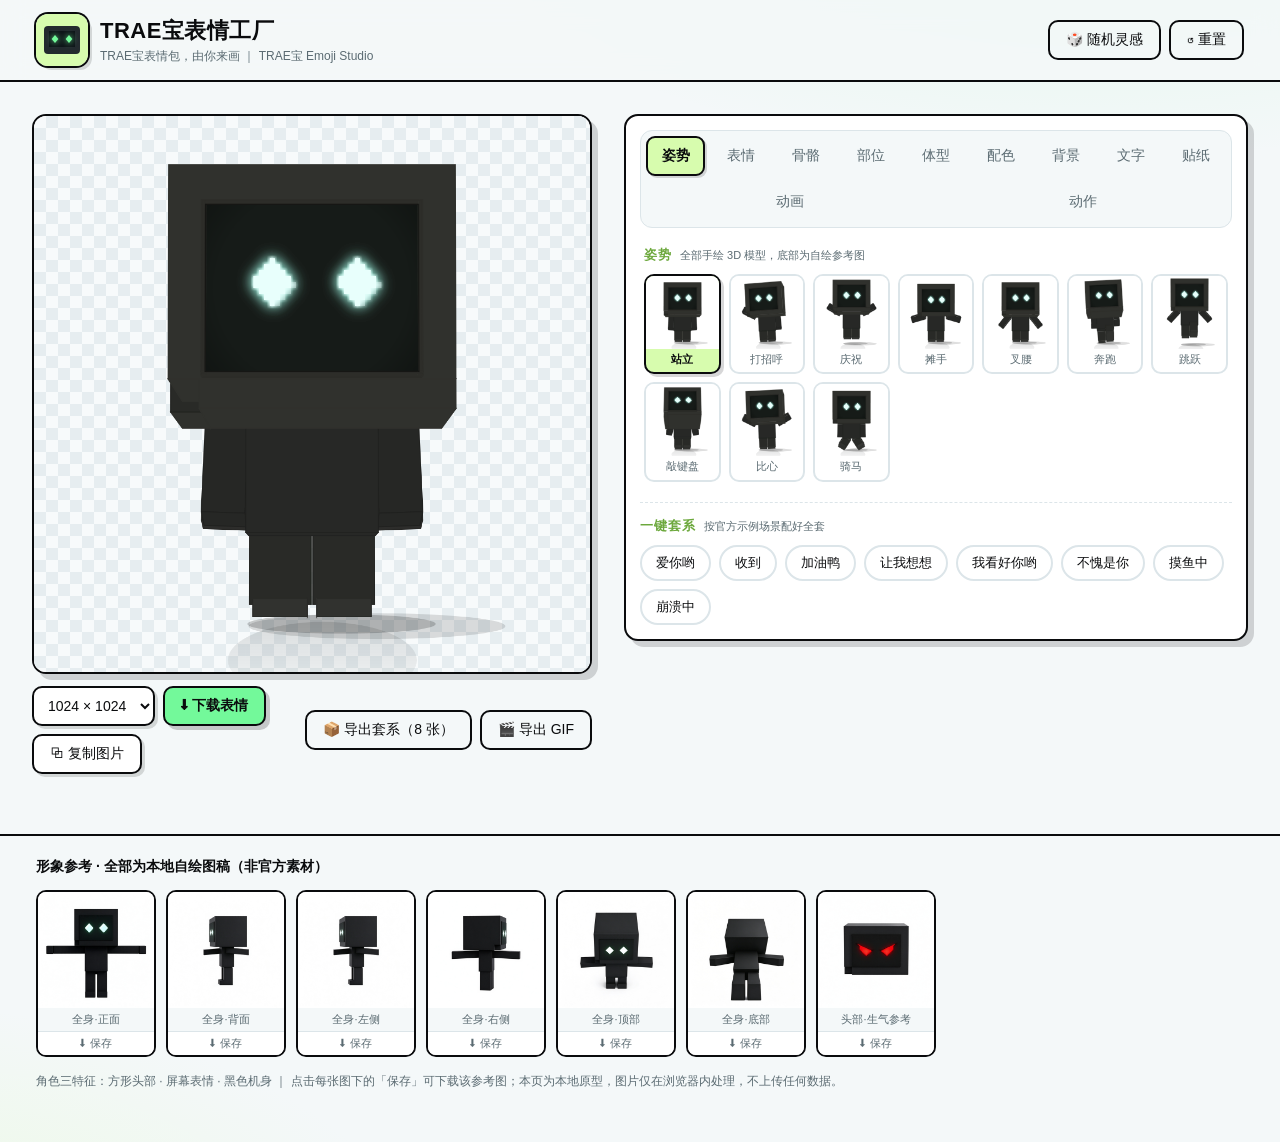
==== commit 51b40a4e: "feat: v1.9~v1.11 表情二次创作 / 部位贴纸 / 骨骼关键帧动画 v1.9.0 内置表情二次创作 - 24 款内置表情全部可编辑：✎ 进入画板，改名（≤8 字）、改发光色、改像素 - " ====
--- a/04-表情生成器-emoji-generator/index.html
+++ b/04-表情生成器-emoji-generator/index.html
@@ -6,7 +6,7 @@
 <title>TRAE宝表情工厂 · TRAE宝表情包，由你来画</title>
 <meta name="description" content="基于 TRAE宝 角色三特征的定制表情生成器：调表情、换动作、配背景、加文字，一键导出 1:1 表情图。">
 <link rel="icon" href="data:image/svg+xml,%3Csvg xmlns='http://www.w3.org/2000/svg' viewBox='0 0 32 32'%3E%3Crect width='32' height='32' rx='6' fill='%23d7fcae'/%3E%3Crect x='6' y='8' width='20' height='14' rx='2' fill='%23232a2e'/%3E%3Crect x='9' y='11' width='14' height='8' fill='%230e1418'/%3E%3Cpath d='M12 13l3 3-3 3-3-3z' fill='%2373f99a'/%3E%3Cpath d='M20 13l3 3-3 3-3-3z' fill='%2373f99a'/%3E%3C/svg%3E">
-<link rel="stylesheet" href="css/style.css?v=26">
+<link rel="stylesheet" href="css/style.css?v=30">
 </head>
 <body>
 <header class="site-header">
@@ -58,6 +58,7 @@
       <button class="tab" data-tab="text" role="tab" type="button">文字</button>
       <button class="tab" data-tab="sticker" role="tab" type="button">贴纸</button>
       <button class="tab" data-tab="anim" role="tab" type="button">动画</button>
+      <button class="tab" data-tab="mo" role="tab" type="button">动作</button>
     </div>
 
     <div class="tab-body" id="tab-pose">
@@ -66,7 +67,7 @@
     </div>
 
     <div class="tab-body hidden" id="tab-face">
-      <h3 class="group-title">屏幕表情 <small>24 款内置像素表情，也可以自己画</small></h3>
+      <h3 class="group-title">屏幕表情 <small>24 款内置像素表情，任意一款都能二次创作</small></h3>
       <div class="option-grid" id="faceGrid"></div>
     </div>
 
@@ -205,21 +206,33 @@
       <div class="option-grid" id="stickerGrid"></div>
       <input id="stickerFile" type="file" accept="image/*" hidden>
 
-      <h3 class="group-title">画布贴纸 <small>直接在预览画布拖动即可移动</small></h3>
+      <h3 class="group-title">画布贴纸 <small>拖动移动；挂载到部位后随姿势 / 动画一起动</small></h3>
       <div class="sticker-list" id="stickerList"></div>
       <div id="stickerCtl" class="sticker-ctl hidden">
         <div class="sticker-ctl-head">
           <span id="stickerSelName">贴纸</span>
           <button id="stickerDeselect" class="btn ghost sticker-mini" type="button">取消选择</button>
         </div>
+        <div class="st-mount-row">
+          <label><span>挂载部位</span><b id="stMountVal">自由摆放</b></label>
+          <select id="stMount"></select>
+        </div>
         <div class="rig-grid">
-          <div class="rig-item">
+          <div class="rig-item" id="stXItem">
             <label><span>水平位置</span><b id="stXVal">50%</b></label>
             <input id="stX" type="range" min="0" max="100" step="1" value="50">
           </div>
-          <div class="rig-item">
+          <div class="rig-item" id="stYItem">
             <label><span>垂直位置</span><b id="stYVal">50%</b></label>
             <input id="stY" type="range" min="0" max="100" step="1" value="50">
+          </div>
+          <div class="rig-item hidden" id="stDxItem">
+            <label><span>水平偏移</span><b id="stDxVal">0</b></label>
+            <input id="stDx" type="range" min="-260" max="260" step="1" value="0">
+          </div>
+          <div class="rig-item hidden" id="stDyItem">
+            <label><span>垂直偏移</span><b id="stDyVal">0</b></label>
+            <input id="stDy" type="range" min="-260" max="260" step="1" value="0">
           </div>
           <div class="rig-item">
             <label><span>大小</span><b id="stScaleVal">1.00×</b></label>
@@ -240,15 +253,15 @@
           <button id="stickerDelete" class="btn ghost sticker-mini" type="button">删除这张</button>
           <button id="stickerClear" class="btn ghost sticker-mini" type="button">清空全部</button>
         </div>
-        <p class="fe-tip">图层顺序：列表从左到右 = 由底到顶；导出按同一顺序绘制，选中框不会出现在导出图里。</p>
+        <p class="fe-tip">挂载后贴纸钉在所选部位上（每个部位同时一张，重复挂载会替换旧的）；肢体摆动、播放动画或捏体型时贴纸跟着走。切回「自由摆放」即卸下，贴纸原地保留。</p>
       </div>
     </div>
 
     <div class="tab-body hidden" id="tab-anim">
       <h3 class="group-title">循环动画 <small>预览与 GIF 导出共用同一套动画</small></h3>
       <div class="anim-head">
-        <button id="animPlay" class="btn" type="button">⏸ 暂停预览</button>
-        <span id="animStatus" class="anim-status">循环播放中</span>
+        <button id="animPlay" class="btn" type="button">▶ 播放预览</button>
+        <span id="animStatus" class="anim-status">已暂停</span>
       </div>
       <div class="rig-grid">
         <div class="rig-item">
@@ -274,7 +287,56 @@
       <div class="field">
         <select id="animFace2" aria-label="第二表情"></select>
       </div>
-      <p class="fe-tip">导出 GIF：16 帧无限循环，帧率按周期自动换算；建议选 480 尺寸，文件更小、聊天里更流畅。PNG 导出的始终是静态姿势，不受动画影响。</p>
+      <p class="fe-tip">导出 GIF：16 帧无限循环，帧率按周期自动换算；建议选 480 尺寸，文件更小、聊天里更流畅。PNG 导出的始终是静态姿势，不受动画影响。v1.11.0 起「动作」页时间轴有关键帧时，GIF 按钮优先导出关键帧动画。</p>
+    </div>
+
+    <div class="tab-body hidden" id="tab-mo">
+      <h3 class="group-title">关键帧时间轴 <small>把「骨骼」页摆好的姿势串成连续动作</small></h3>
+      <div class="anim-head">
+        <button id="kfPlay" class="btn" type="button" disabled>▶ 播放预览</button>
+        <button id="kfStop" class="btn ghost" type="button" disabled>⏹ 回到骨骼</button>
+        <span id="kfStatus" class="anim-status">时间轴为空</span>
+      </div>
+      <div class="rig-grid">
+        <div class="rig-item">
+          <label><span>播放头（拖动预览任意时刻）</span><b id="kfHeadVal">—</b></label>
+          <input id="kfHead" type="range" min="0" max="1" step="0.01" value="0" disabled>
+        </div>
+      </div>
+      <div class="part-actions">
+        <button id="kfAdd" class="btn" type="button" title="用当前骨骼姿势在播放头时刻记录一帧">＋ 打关键帧</button>
+        <button id="kfClear" class="btn ghost" type="button" disabled>↺ 清空时间轴</button>
+      </div>
+      <div class="kf-list" id="kfList"></div>
+
+      <h3 class="group-title">动作预设 <small>点选载入；要串联多段就用下面的「追加」</small></h3>
+      <div class="chips" id="kfPresets"></div>
+      <div class="kf-append-row">
+        <select id="kfAppendSel" aria-label="选择要串联的动作"></select>
+        <button id="kfAppend" class="btn ghost" type="button" title="把所选动作的关键帧整体接在时间轴末尾，接完自动播放">⤵ 追加到末尾</button>
+      </div>
+
+      <h3 class="group-title">我的动作 <small>命名保存当前时间轴，载入 / 串联 / 分享都方便</small></h3>
+      <div class="body-save-row">
+        <input id="kfName" type="text" maxlength="12" placeholder="动作名称，如：我的鬼步舞" autocomplete="off">
+        <button id="kfSaveBtn" class="btn" type="button">保存当前动作</button>
+      </div>
+      <div class="chips" id="kfSaved"></div>
+      <div class="part-actions">
+        <button id="kfExport" class="btn ghost" type="button" disabled>⬇ 导出动作</button>
+        <button id="kfImport" class="btn ghost" type="button">⬆ 导入动作</button>
+        <input id="kfFile" type="file" accept="application/json,.json" hidden>
+      </div>
+
+      <h3 class="group-title">导出动图 <small>按时间轴循环采样；APNG 全彩无损，GIF 兼容性最好</small></h3>
+      <div class="part-actions">
+        <button id="kfGif" class="btn" type="button" disabled>🎬 导出 GIF</button>
+        <button id="kfApng" class="btn" type="button" disabled>🖼 导出 APNG</button>
+      </div>
+      <p class="fe-tip">工作流：在「骨骼」页（或画布拖拽）摆好姿势 → 回这里「＋ 打关键帧」→ 重复或追加预设 → ▶ 播放预览。
+        帧与帧之间自动平滑过渡；首尾姿势相同时循环最顺滑。挂载式贴纸、文字与背景会随动画一起进入导出。
+        动图按时间轴 12fps 采样（8~48 帧）；APNG 无限循环、颜色无损，推荐 480 尺寸。
+        载入预设 / 导入动作会切换到站立姿势（预设动作基于站立设计）；时间轴与「我的动作」都存在本机浏览器。</p>
     </div>
 
     <h3 class="group-title preset-title">一键套系 <small>按官方示例场景配好全套</small></h3>
@@ -301,6 +363,7 @@
           <button type="button" class="fe-tool active" data-tool="pen">✏️ 画笔</button>
           <button type="button" class="fe-tool" data-tool="eraser">◻ 橡皮</button>
           <button type="button" class="fe-tool" data-tool="fill">🪣 填充</button>
+          <button type="button" class="fe-tool" data-tool="pick" title="吸管：拾取画板已有像素的颜色">💧 吸管</button>
           <span class="fe-sizes" id="feSize">
             <button type="button" class="fe-size active" data-s="1">1px</button>
             <button type="button" class="fe-size" data-s="2">2px</button>
@@ -310,6 +373,10 @@
         </div>
         <div class="fe-bar">
           <div class="fe-colors" id="feColors"></div>
+          <button id="feCustom" class="fe-tool" type="button" title="打开系统调色板，自定义画笔颜色">🎨 自定义颜色</button>
+          <button id="feScreen" class="fe-tool" type="button" title="从屏幕任意位置取色（需浏览器支持 EyeDropper）">🖥 屏幕取色</button>
+          <span id="feHex" class="fe-hex" title="当前画笔颜色"><i></i><b id="feHexVal">#9ff7e4</b></span>
+          <input id="feColor" class="fe-color-input" type="color" value="#9ff7e4">
         </div>
         <div class="fe-bar">
           <button id="feUndo" class="btn ghost" type="button">↶ 撤销</button>
@@ -325,9 +392,12 @@
         <label class="fe-field">发光色
           <select id="feGlow"></select>
         </label>
+        <label class="fe-field fe-range">眼睛亮度 <b id="feBrightVal">100%</b>
+          <input id="feBright" type="range" min="40" max="160" step="5" value="100" aria-label="眼睛亮度">
+        </label>
         <button id="feSave" class="btn primary" type="button">保存并使用</button>
         <button id="feDelete" class="btn ghost hidden" type="button">删除这个表情</button>
-        <p class="fe-tip">画板 40 × 28 就是屏幕的真实像素；保存后存在本机浏览器，刷新/重开页面都还在。</p>
+        <p class="fe-tip">画板 40 × 28 就是屏幕的真实像素；内置表情也能这样二次创作（改名 / 调眼睛亮度 / 改像素），随时可「还原官方表情」。改动存在本机浏览器，刷新/重开页面都还在。</p>
       </aside>
     </div>
   </div>
@@ -346,6 +416,7 @@
           <button type="button" class="fe-tool active" data-tool="pen">✏️ 画笔</button>
           <button type="button" class="fe-tool" data-tool="eraser">◻ 橡皮</button>
           <button type="button" class="fe-tool" data-tool="fill">🪣 填充</button>
+          <button type="button" class="fe-tool" data-tool="pick" title="吸管：拾取画板已有像素的颜色">💧 吸管</button>
           <span class="fe-sizes" id="seSize">
             <button type="button" class="fe-size active" data-s="1">1px</button>
             <button type="button" class="fe-size" data-s="2">2px</button>
@@ -355,6 +426,10 @@
         </div>
         <div class="fe-bar">
           <div class="fe-colors" id="seColors"></div>
+          <button id="seCustom" class="fe-tool" type="button" title="打开系统调色板，自定义画笔颜色">🎨 自定义颜色</button>
+          <button id="seScreen" class="fe-tool" type="button" title="从屏幕任意位置取色（需浏览器支持 EyeDropper）">🖥 屏幕取色</button>
+          <span id="seHex" class="fe-hex" title="当前画笔颜色"><i></i><b id="seHexVal">#9ff7e4</b></span>
+          <input id="seColor" class="fe-color-input" type="color" value="#9ff7e4">
         </div>
         <div class="fe-bar">
           <button id="seUndo" class="btn ghost" type="button">↶ 撤销</button>
@@ -377,6 +452,7 @@
 
 <script src="js/assets.js?v=12"></script>
 <script src="js/gif-encoder.js?v=1"></script>
-<script src="js/app.js?v=31"></script>
+<script src="js/apng-encoder.js?v=2"></script>
+<script src="js/app.js?v=37"></script>
 </body>
 </html>
--- a/04-表情生成器-emoji-generator/css/style.css
+++ b/04-表情生成器-emoji-generator/css/style.css
@@ -309,15 +309,20 @@
 
 /* ---------- 自定义表情：图标上的编辑角标 / 「自己画」入口 ---------- */
 .hidden { display: none !important; }
-.opt-custom .opt-edit {
+/* v1.9.0：内置表情同样带 ✎ 角标（二次创作入口）；改过的内置表情角标常亮 */
+.opt-custom .opt-edit, .opt-builtin-edit .opt-edit {
   position: absolute; top: 3px; right: 3px; width: 20px; height: 20px;
   display: flex; align-items: center; justify-content: center;
   border-radius: 6px; background: rgba(10, 11, 13, .84); color: var(--accent-soft);
   font-size: 12px; line-height: 1; opacity: 0; transition: opacity .12s;
   box-shadow: 0 0 0 1px rgba(215, 252, 174, .55);
 }
-.opt-custom:hover .opt-edit, .opt-custom.active .opt-edit { opacity: 1; }
-@media (hover: none) { .opt-custom .opt-edit { opacity: .85; } }
+.opt-custom:hover .opt-edit, .opt-custom.active .opt-edit,
+.opt-builtin-edit:hover .opt-edit, .opt-builtin-edit.active .opt-edit { opacity: 1; }
+.opt-edited .opt-edit { opacity: .9; color: #ffd75e; box-shadow: 0 0 0 1px rgba(255, 215, 94, .6); }
+@media (hover: none) {
+  .opt-custom .opt-edit, .opt-builtin-edit .opt-edit { opacity: .85; }
+}
 .opt-add { border-style: dashed; border-color: var(--ink); }
 .opt-add:hover { background: rgba(115, 249, 154, .14); }
 
@@ -363,6 +368,21 @@
 .sticker-mini { padding: 6px 10px; font-size: 12px; }
 .sticker-layer, .sticker-ops { display: flex; flex-wrap: wrap; gap: 6px; margin-top: 10px; }
 .sticker-ctl .fe-tip { margin-top: 10px; }
+.st-mount-row {
+  display: flex; align-items: center; gap: 10px; margin-bottom: 10px;
+  padding: 8px 10px; border: 1px dashed var(--line-soft); border-radius: 10px;
+  background: rgba(115, 249, 154, .06);
+}
+.st-mount-row label {
+  display: flex; align-items: baseline; gap: 8px; flex: none;
+  font-size: 12px; color: var(--muted);
+}
+.st-mount-row label b { color: var(--accent-2); font-weight: 700; font-size: 13px; }
+.st-mount-row select {
+  flex: 1; min-width: 0; background: #ffffff; color: var(--text);
+  border: 2px solid var(--ink); border-radius: 10px; padding: 7px 10px; font-size: 13px;
+  box-shadow: 2px 2px 0 rgba(10, 11, 13, .12); cursor: pointer;
+}
 
 /* ---------- 贴纸画板（模态内画布） ---------- */
 #seCanvas {
@@ -425,6 +445,21 @@
 .fe-check { display: flex; align-items: center; gap: 6px; font-size: 13px; color: var(--muted); cursor: pointer; }
 .fe-check input { accent-color: var(--accent-2); }
 .fe-colors { display: flex; flex-wrap: wrap; gap: 8px; }
+/* 当前画笔颜色 + 取色入口（v1.9.1） */
+.fe-hex {
+  display: inline-flex; align-items: center; gap: 6px; padding: 0 2px;
+  font-size: 12px; color: var(--muted); font-variant-numeric: tabular-nums;
+}
+.fe-hex i {
+  width: 14px; height: 14px; border-radius: 50%; background: var(--c, #9ff7e4);
+  border: 2px solid var(--ink); box-shadow: inset 0 0 0 1px rgba(255, 255, 255, .45);
+}
+.fe-hex b { color: var(--ink); font-weight: 700; letter-spacing: .3px; }
+/* 系统取色器的隐藏输入：不用 display:none（部分浏览器会拒绝弹出调色板） */
+.fe-color-input {
+  position: absolute; width: 1px; height: 1px; opacity: 0;
+  pointer-events: none; border: 0; padding: 0;
+}
 .fe-sw {
   width: 30px; height: 30px; border-radius: 50%; cursor: pointer;
   background: var(--c); border: 2px solid var(--ink); transition: all .12s; padding: 0;
@@ -438,6 +473,14 @@
   border-radius: 10px; border: 2px solid var(--ink); background: #0c1417;
 }
 .fe-field { display: flex; flex-direction: column; gap: 5px; font-size: 12px; color: var(--muted); }
+/* 眼睛亮度滑杆（v1.9.0）：取值与滑块同一行，滑杆不套用输入框边框 */
+.fe-field.fe-range { flex-direction: row; align-items: center; justify-content: space-between; flex-wrap: wrap; }
+.fe-field.fe-range b { color: var(--accent-2); font-variant-numeric: tabular-nums; }
+.fe-field.fe-range input {
+  flex: 1 1 100%; width: 100%; border: 0; padding: 0; margin: 0;
+  background: none; accent-color: var(--accent-2); box-shadow: none;
+}
+.fe-field.fe-range input:focus { box-shadow: none; }
 .fe-field input, .fe-field select {
   width: 100%; background: #ffffff; border: 2px solid var(--ink);
   color: var(--text); border-radius: 9px; padding: 9px 11px; font-size: 14px; outline: none;
@@ -486,6 +529,57 @@
 .body-save-row input:focus { outline: none; box-shadow: 0 0 0 3px rgba(115, 249, 154, .5); }
 .body-save-row .btn { flex-shrink: 0; }
 .body-saved-empty { color: var(--muted); font-size: 12.5px; padding: 4px 2px; }
+
+/* 关键帧动作（v1.11.0） */
+#tab-mo .chips { margin-bottom: 14px; }
+#tab-mo .chip { padding: 6px 12px; font-size: 12.5px; }
+#tab-mo .chip .chip-del {
+  display: inline-flex; align-items: center; justify-content: center;
+  width: 16px; height: 16px; margin-left: 7px; border-radius: 50%;
+  font-size: 10px; font-style: normal; line-height: 1;
+  color: var(--muted); background: rgba(10, 11, 13, .06); transition: all .12s;
+}
+#tab-mo .chip .chip-del:hover { color: #fff; background: var(--ink); }
+.kf-list { display: flex; flex-direction: column; gap: 8px; margin: 10px 0 4px; }
+.kf-empty { color: var(--muted); font-size: 12.5px; line-height: 1.6; padding: 4px 2px; }
+.kf-row {
+  display: flex; align-items: center; gap: 10px;
+  background: #fff; border: 2px solid var(--line-soft); border-radius: 12px;
+  padding: 6px 10px; transition: border-color .12s;
+}
+.kf-row:hover { border-color: var(--ink); }
+.kf-row .kf-t {
+  width: 74px; flex-shrink: 0;
+  border: 2px solid var(--line-soft); border-radius: 8px;
+  padding: 5px 6px; font-size: 13px; text-align: right;
+  background: var(--panel-2); color: var(--text);
+  font-variant-numeric: tabular-nums;
+}
+.kf-row .kf-t:focus { outline: none; box-shadow: 0 0 0 3px rgba(115, 249, 154, .5); }
+.kf-thumb {
+  width: 44px; height: 44px; flex-shrink: 0;
+  display: inline-flex; align-items: center; justify-content: center;
+  border-radius: 8px; overflow: hidden;
+  background:
+    linear-gradient(45deg, rgba(10, 11, 13, .06) 25%, transparent 25%, transparent 75%, rgba(10, 11, 13, .06) 75%),
+    linear-gradient(45deg, rgba(10, 11, 13, .06) 25%, transparent 25%, transparent 75%, rgba(10, 11, 13, .06) 75%);
+  background-size: 12px 12px; background-position: 0 0, 6px 6px;
+  background-color: #fff;
+}
+.kf-thumb canvas { width: 100%; height: 100%; image-rendering: pixelated; }
+.kf-tag { color: var(--muted); font-size: 11.5px; flex-shrink: 0; min-width: 34px; }
+.kf-row .btn { margin-left: auto; }
+.kf-row .btn + .btn { margin-left: 0; }
+.kf-row .kf-del { color: var(--muted); }
+.kf-row .kf-del:hover { color: #fff; background: var(--ink); }
+.kf-append-row { display: flex; gap: 8px; margin: 0 0 14px; }
+.kf-append-row select {
+  flex: 1; min-width: 0; border: 2px solid var(--line-soft); border-radius: 10px;
+  padding: 7px 10px; font-size: 13px; background: #fff; color: var(--text); cursor: pointer;
+  box-shadow: 3px 3px 0 rgba(10, 11, 13, .1);
+}
+.kf-append-row select:focus { outline: none; box-shadow: 0 0 0 3px rgba(115, 249, 154, .5); }
+.kf-append-row .btn { flex-shrink: 0; }
 
 /* ---------- 响应式 ---------- */
 @media (max-width: 920px) {
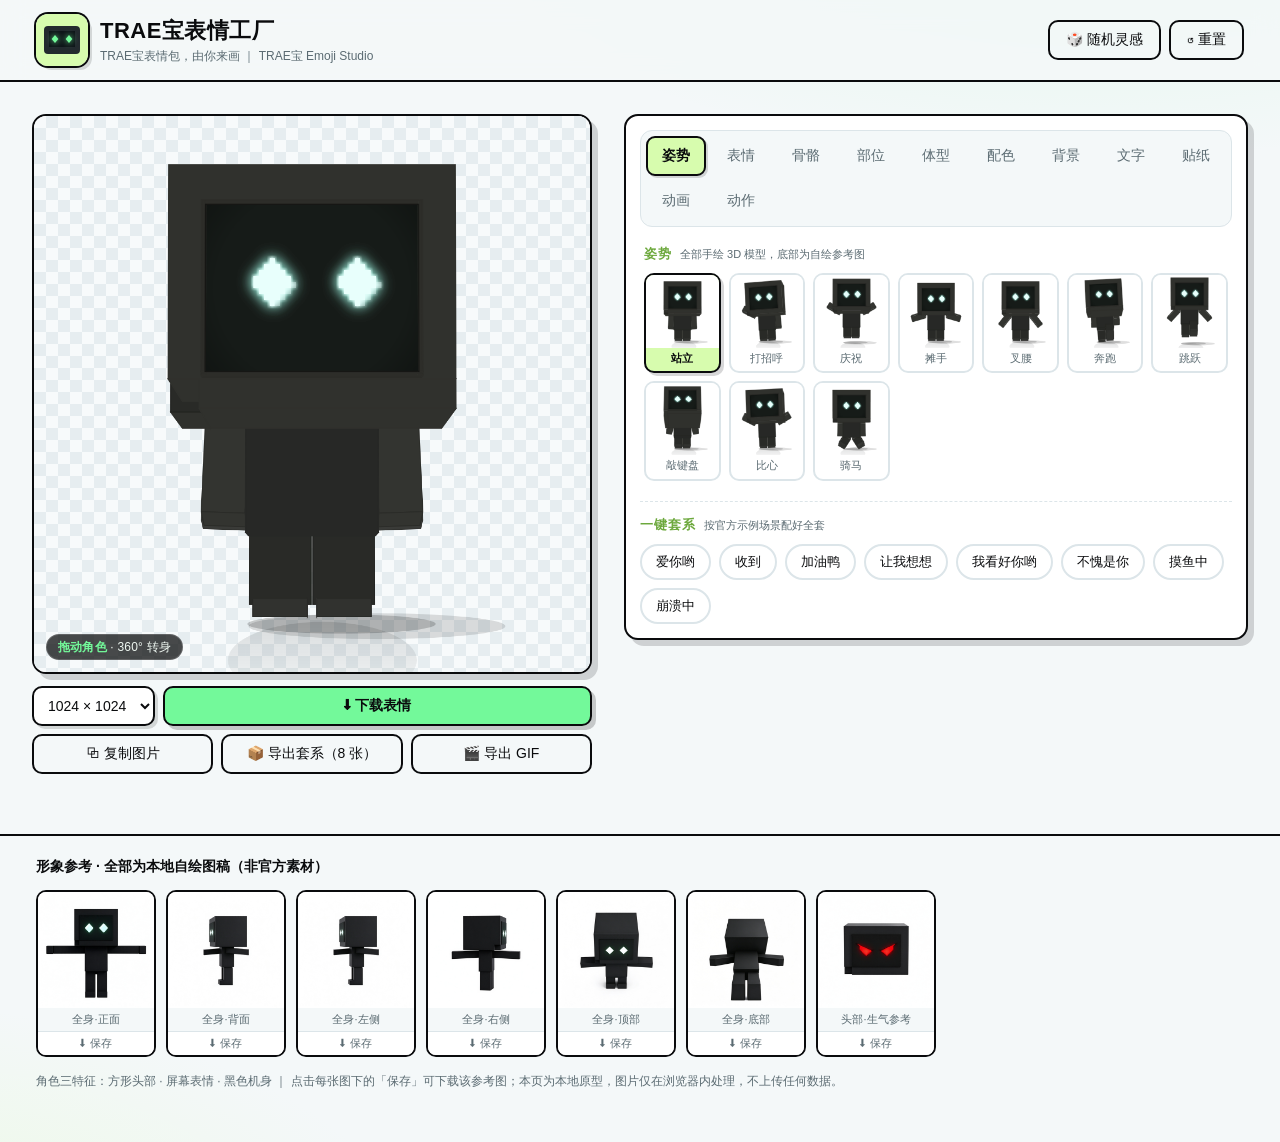
==== commit b9593aed: "feat: v1.12.0 躯干实心化 / 360° 转身 / 页面布局优化" ====
--- a/04-表情生成器-emoji-generator/index.html
+++ b/04-表情生成器-emoji-generator/index.html
@@ -6,7 +6,7 @@
 <title>TRAE宝表情工厂 · TRAE宝表情包，由你来画</title>
 <meta name="description" content="基于 TRAE宝 角色三特征的定制表情生成器：调表情、换动作、配背景、加文字，一键导出 1:1 表情图。">
 <link rel="icon" href="data:image/svg+xml,%3Csvg xmlns='http://www.w3.org/2000/svg' viewBox='0 0 32 32'%3E%3Crect width='32' height='32' rx='6' fill='%23d7fcae'/%3E%3Crect x='6' y='8' width='20' height='14' rx='2' fill='%23232a2e'/%3E%3Crect x='9' y='11' width='14' height='8' fill='%230e1418'/%3E%3Cpath d='M12 13l3 3-3 3-3-3z' fill='%2373f99a'/%3E%3Cpath d='M20 13l3 3-3 3-3-3z' fill='%2373f99a'/%3E%3C/svg%3E">
-<link rel="stylesheet" href="css/style.css?v=30">
+<link rel="stylesheet" href="css/style.css?v=31">
 </head>
 <body>
 <header class="site-header">
@@ -29,19 +29,22 @@
     <div class="canvas-holder">
       <canvas id="stage" width="1024" height="1024"></canvas>
       <div id="bgChecker" class="checker" aria-hidden="true"></div>
+      <div id="stageHint" class="stage-hint" aria-hidden="true"><b>拖动角色</b> · 360° 转身</div>
     </div>
     <div class="preview-toolbar">
-      <div class="export-group">
+      <div class="export-row">
         <select id="exportSize" aria-label="导出尺寸">
           <option value="1024" selected>1024 × 1024</option>
           <option value="720">720 × 720</option>
           <option value="480">480 × 480</option>
         </select>
         <button id="btnDownload" class="btn primary" type="button">⬇ 下载表情</button>
-        <button id="btnCopy" class="btn" type="button">⧉ 复制图片</button>
-      </div>
-      <button id="btnBatch" class="btn ghost" type="button">📦 导出套系（8 张）</button>
-      <button id="btnGif" class="btn ghost" type="button">🎬 导出 GIF</button>
+      </div>
+      <div class="export-row">
+        <button id="btnCopy" class="btn ghost" type="button">⧉ 复制图片</button>
+        <button id="btnBatch" class="btn ghost" type="button">📦 导出套系（8 张）</button>
+        <button id="btnGif" class="btn ghost" type="button">🎬 导出 GIF</button>
+      </div>
     </div>
   </section>
 
@@ -73,8 +76,9 @@
 
     <div class="tab-body hidden" id="tab-rig">
       <h3 class="group-title">骨骼摆动 <small>实时驱动 3D 手绘模型（官方渲染姿势不适用）</small></h3>
-      <p class="rig-tip">💡 直接在预览画布上<b>拖动身体</b>可整体转身；<b>拖动手 / 脚 / 头</b>会按 IK 反解关节，
-        滑杆数值自动同步回填——滑杆与拖拽可任意混用。</p>
+      <p class="rig-tip">💡 直接在预览画布上<b>左右拖动身体</b>可连续 360° 转身（松开后仍停在新角度）；
+        <b>上下拖动</b>只做轻微前倾 / 后仰，方向与鼠标一致且不会翻倒；
+        <b>拖动手 / 脚 / 头</b>会按 IK 反解关节，滑杆数值自动同步回填——滑杆与拖拽可任意混用。</p>
       <div class="rig-grid" id="rigSliders"></div>
       <button id="btnRigZero" class="btn ghost rig-zero" type="button">↺ 关节归零</button>
     </div>
@@ -453,6 +457,6 @@
 <script src="js/assets.js?v=12"></script>
 <script src="js/gif-encoder.js?v=1"></script>
 <script src="js/apng-encoder.js?v=2"></script>
-<script src="js/app.js?v=37"></script>
+<script src="js/app.js?v=38"></script>
 </body>
 </html>
--- a/04-表情生成器-emoji-generator/css/style.css
+++ b/04-表情生成器-emoji-generator/css/style.css
@@ -100,13 +100,28 @@
 #stage { position: relative; z-index: 1; width: 100%; height: 100%; display: block; touch-action: none; cursor: grab; }
 #stage:active { cursor: grabbing; }
 
-.preview-toolbar { display: flex; flex-wrap: wrap; gap: 8px; margin-top: 12px; align-items: center; }
-.export-group { display: flex; gap: 8px; flex-wrap: wrap; flex: 1; }
-.export-group select {
+.preview-toolbar { display: flex; flex-direction: column; gap: 8px; margin-top: 12px; }
+.export-row { display: flex; gap: 8px; align-items: stretch; }
+.export-row select {
+  flex: 0 0 auto;
   background: #ffffff; color: var(--text);
   border: 2px solid var(--ink); border-radius: 10px; padding: 9px 10px; font-size: 14px;
   box-shadow: 3px 3px 0 rgba(10, 11, 13, .14); cursor: pointer;
 }
+.export-row .btn { flex: 1; white-space: nowrap; }
+.export-row .btn.primary { flex: 1.4; }
+
+/* v1.12.0：画布左下角操作提示（首次拖动后淡出，不遮挡角色） */
+.stage-hint {
+  position: absolute; left: 12px; bottom: 12px; z-index: 2;
+  padding: 6px 11px; border-radius: 999px;
+  background: rgba(10, 11, 13, .74); color: #eef7f1;
+  border: 1px solid rgba(255, 255, 255, .16);
+  font-size: 12px; line-height: 1; letter-spacing: .2px;
+  pointer-events: none; transition: opacity .25s ease, transform .25s ease;
+}
+.stage-hint b { color: var(--brand); font-weight: 700; }
+.stage-hint.hide { opacity: 0; transform: translateY(6px); }
 
 /* ---------- 控制面板 ---------- */
 .controls-panel {
@@ -115,12 +130,14 @@
   box-shadow: var(--shadow-lg); min-width: 0;
 }
 .tabs {
-  display: flex; gap: 6px; background: var(--panel-2); padding: 5px;
-  border: 1px solid var(--line-soft); border-radius: 12px; flex-wrap: wrap;
+  display: grid; grid-template-columns: repeat(auto-fit, minmax(60px, 1fr));
+  gap: 5px; background: var(--panel-2); padding: 5px;
+  border: 1px solid var(--line-soft); border-radius: 12px;
 }
 .tab {
-  flex: 1; min-width: 58px; border: 2px solid transparent; background: transparent; color: var(--muted);
-  padding: 9px 4px; font-size: 14px; border-radius: 9px; cursor: pointer; transition: all .12s;
+  min-width: 0; border: 2px solid transparent; background: transparent; color: var(--muted);
+  padding: 9px 6px; font-size: 13.5px; border-radius: 9px; cursor: pointer; transition: all .12s;
+  white-space: nowrap;
 }
 .tab:hover { color: var(--ink); background: rgba(115, 249, 154, .18); }
 .tab.active {
@@ -600,7 +617,7 @@
   .site-header { padding: 10px 12px; }
   .brand-text h1 { font-size: 16px; white-space: nowrap; }
   .header-actions .btn { padding: 7px 9px; font-size: 12px; }
-  .export-group select { display: none; }
+  .export-row select { display: none; }
   .preview-toolbar { gap: 6px; }
   .preview-toolbar .btn { flex: 1; padding: 8px 8px; font-size: 12.5px; white-space: nowrap; }
 }
